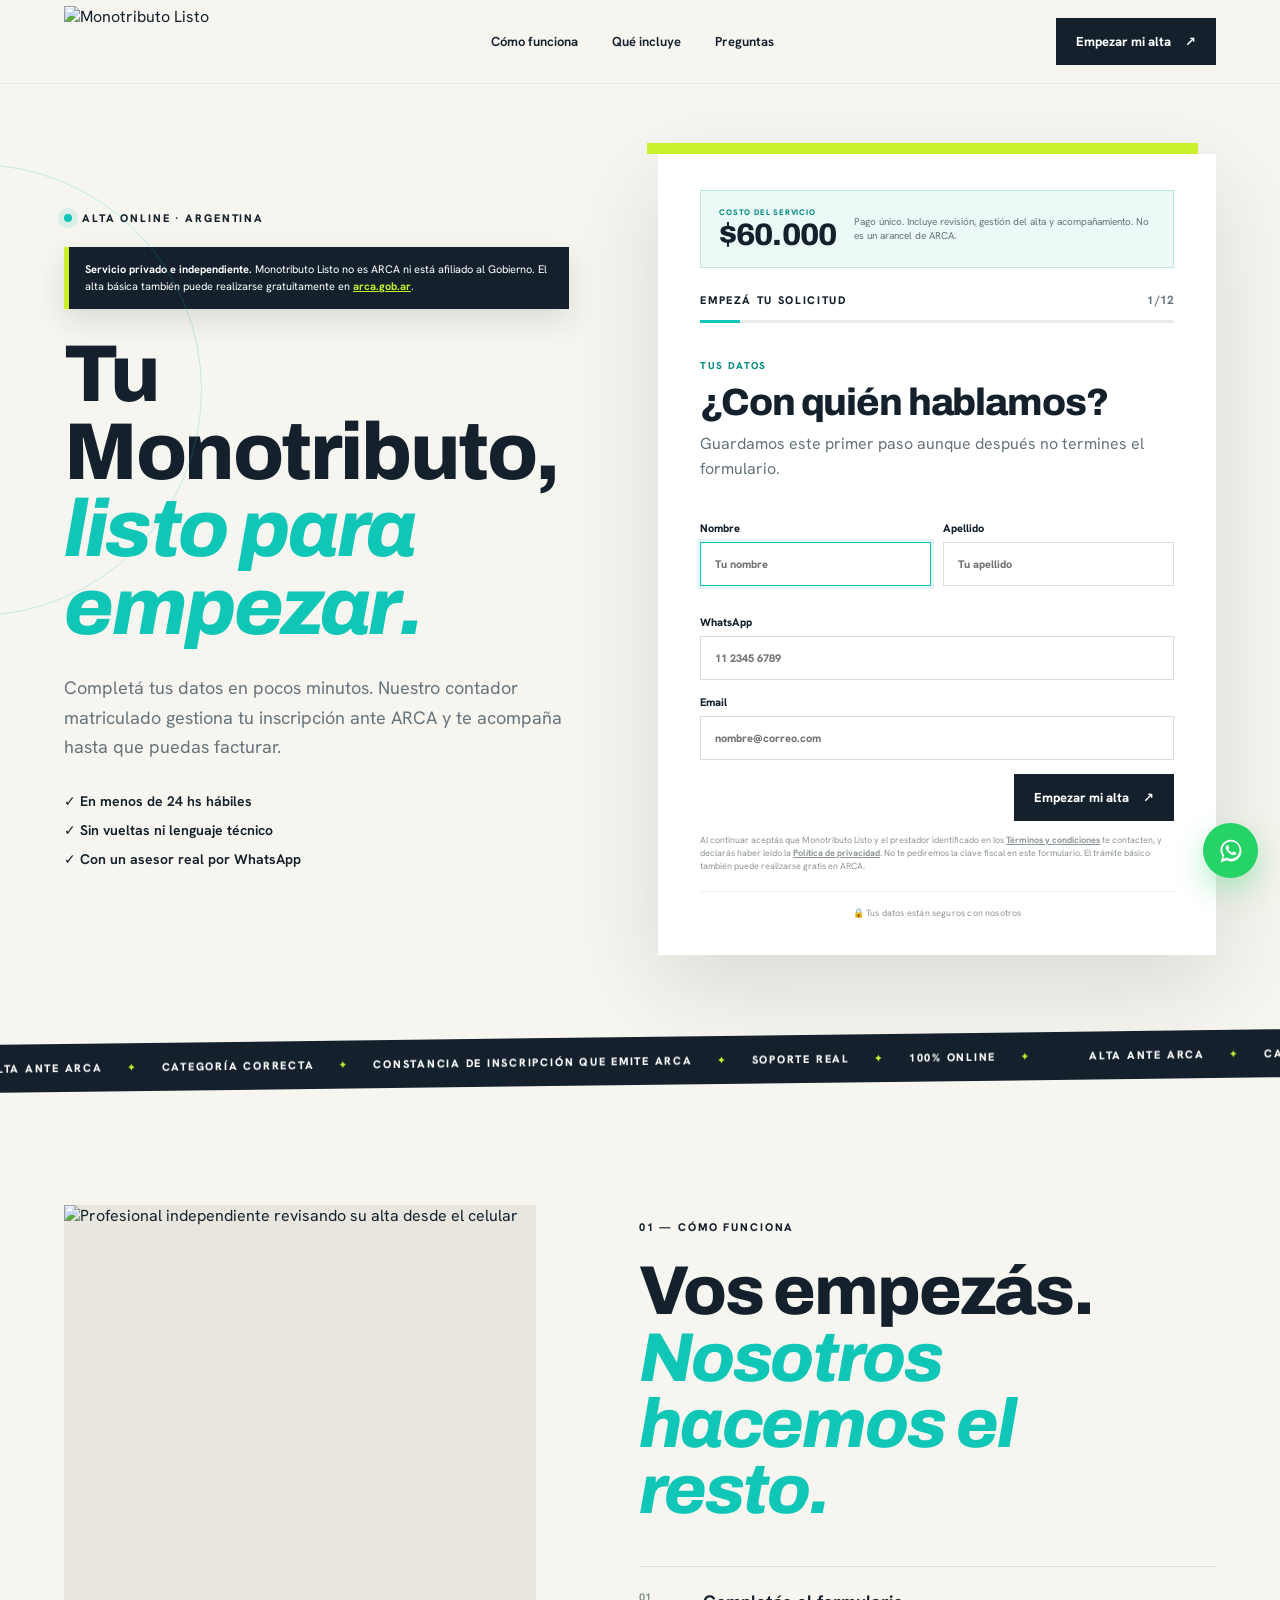
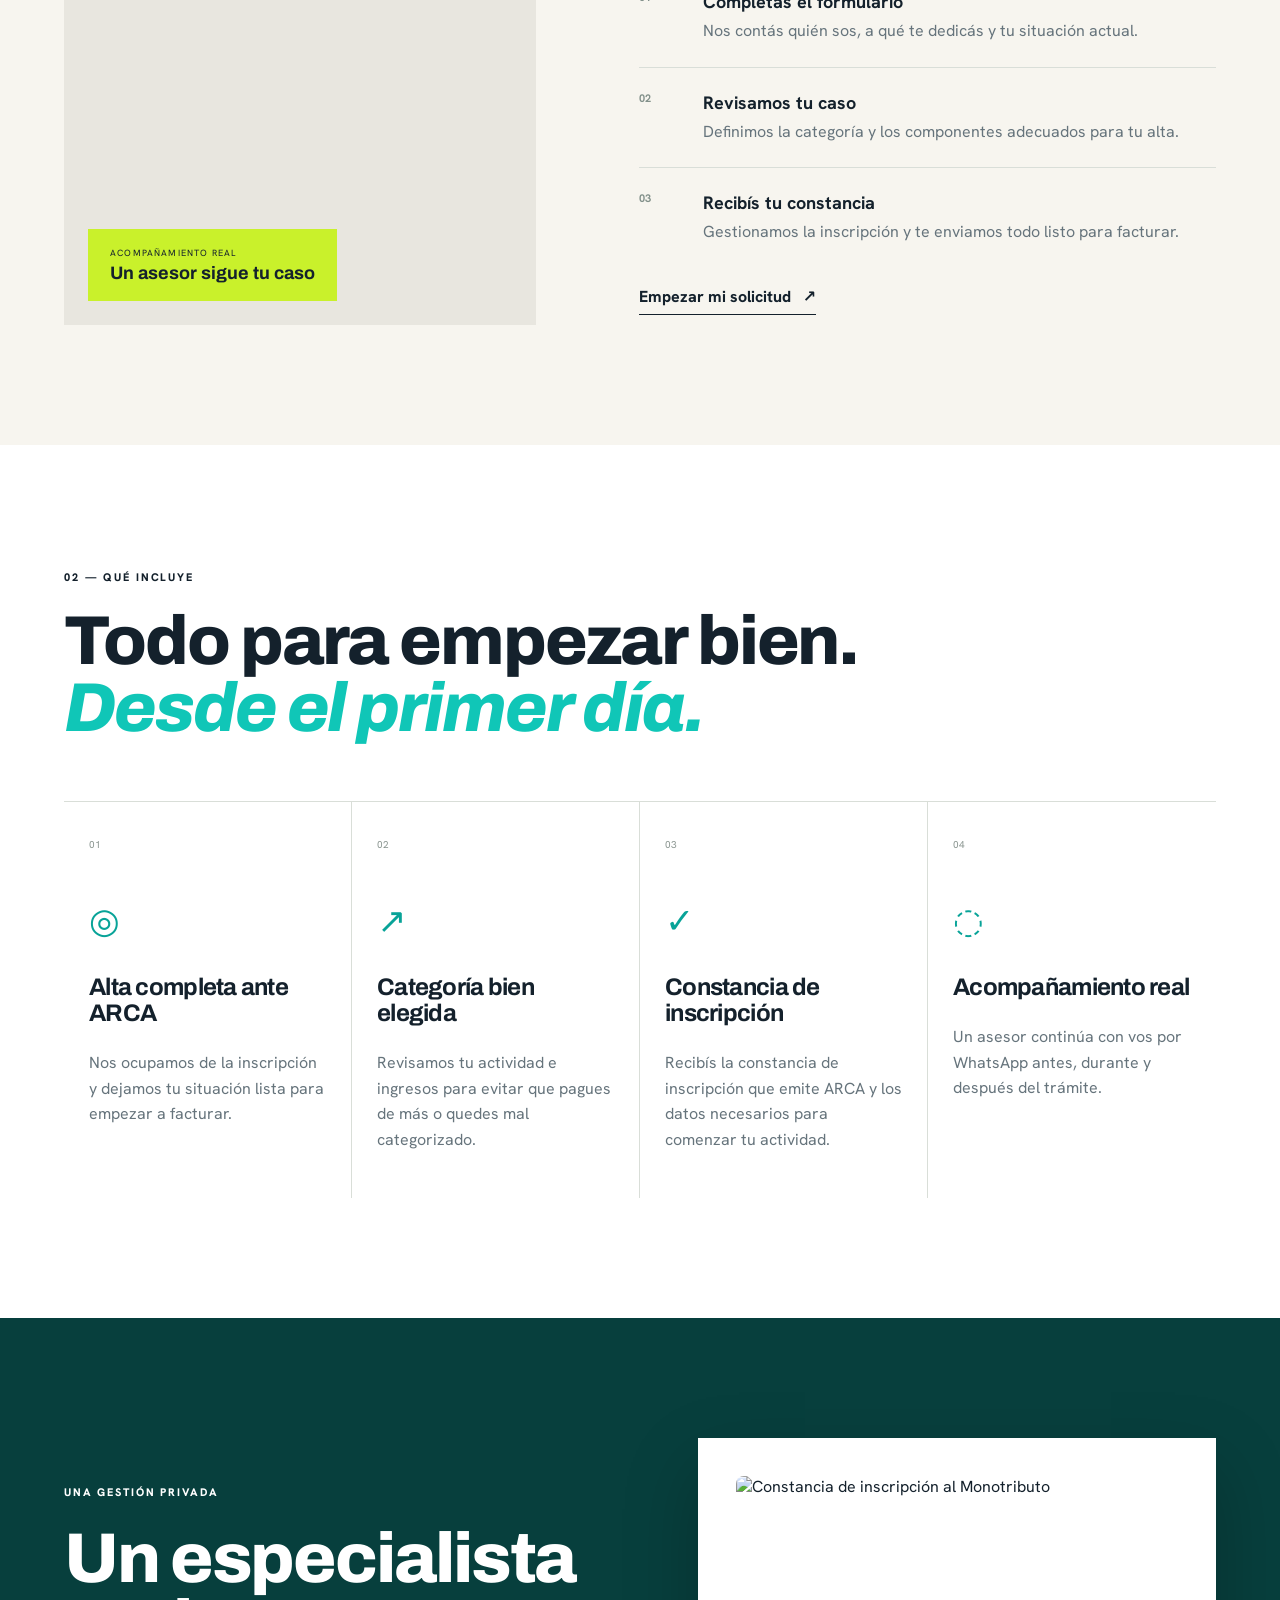
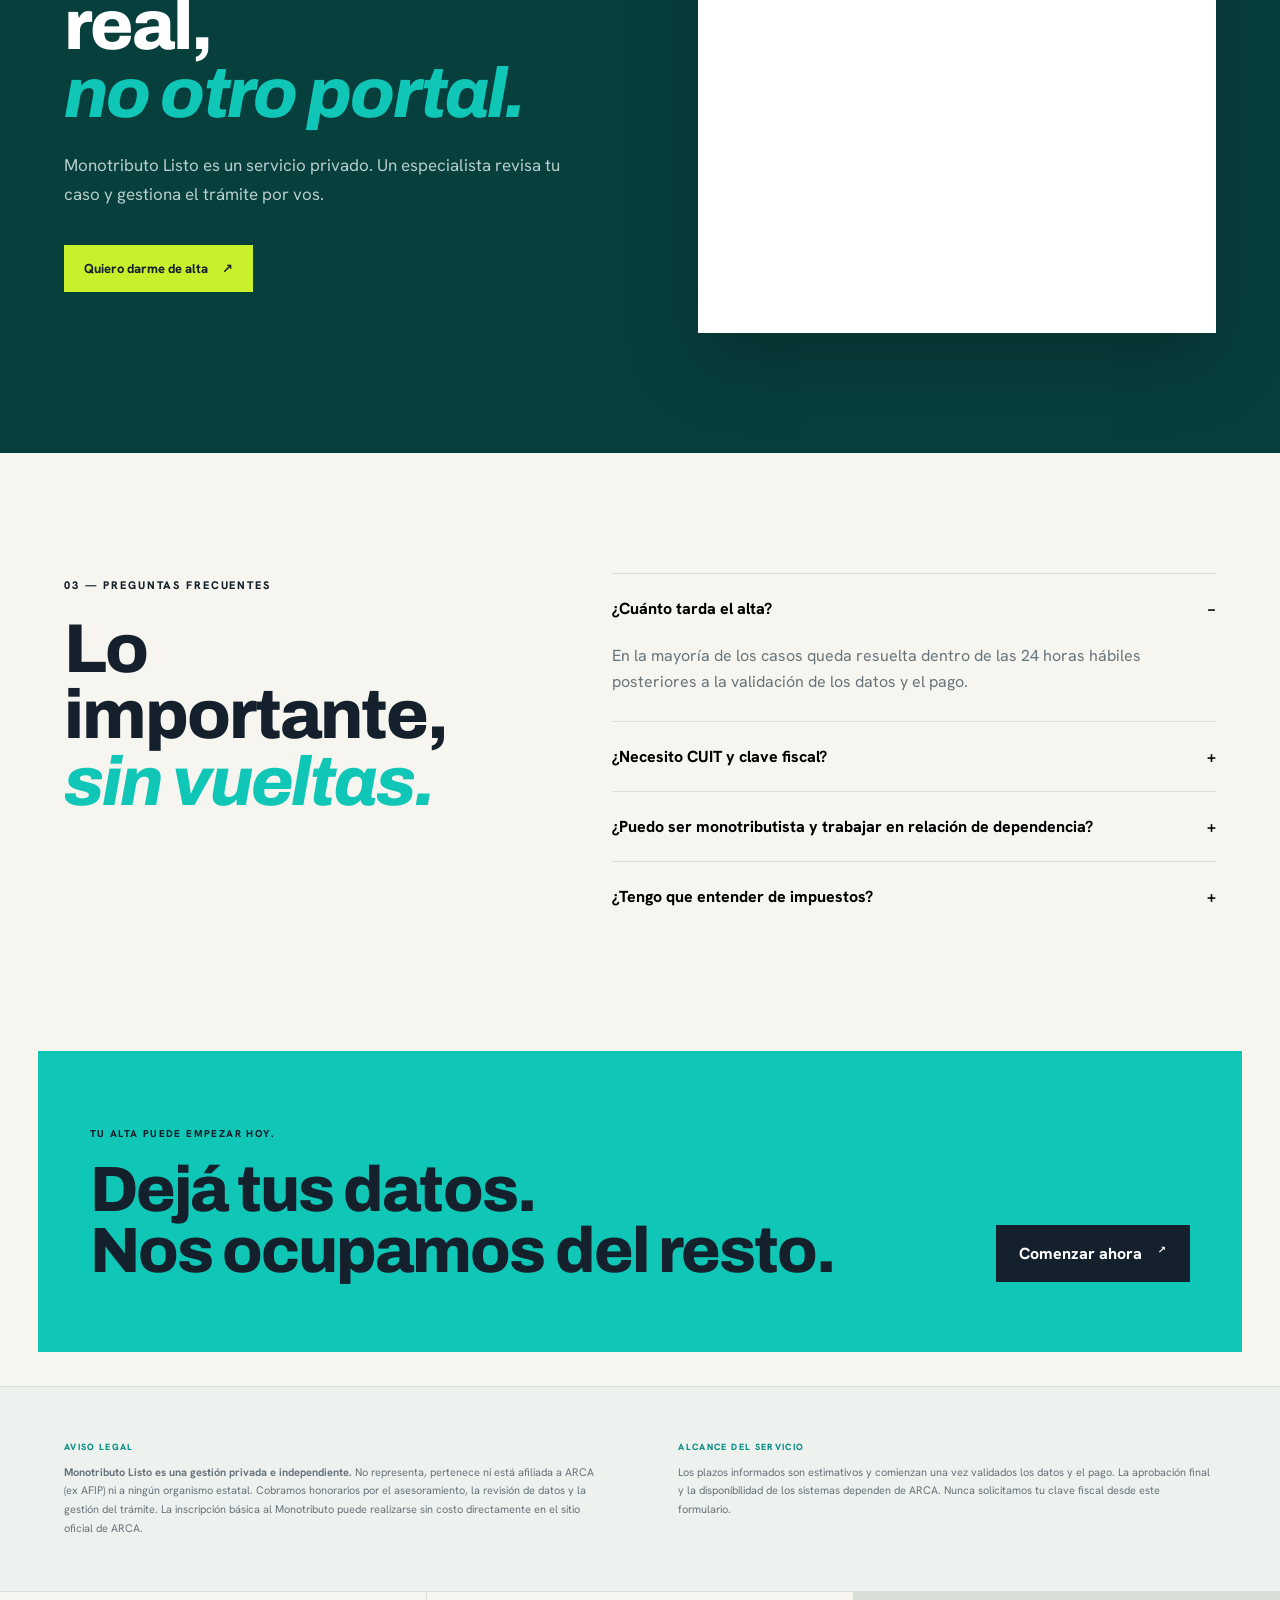
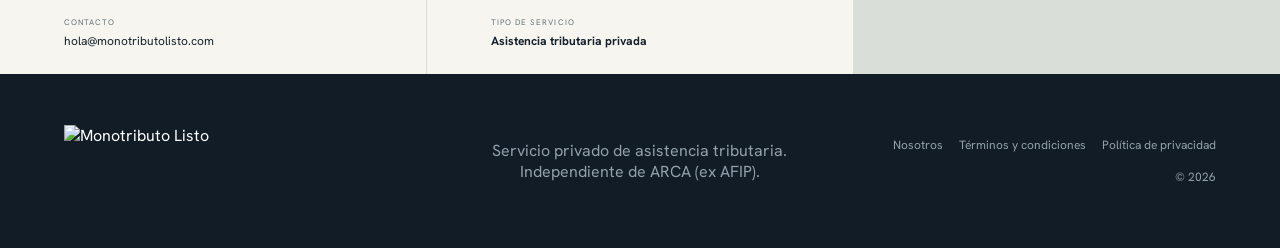
==== index.html @ 376d5b65 "Publicar sitio Monotributo Listo (HTML, CSS, JS y config)" ====
<!doctype html>
<html lang="es">
<head>
  <meta charset="utf-8">
  <meta name="viewport" content="width=device-width,initial-scale=1">
  <title>Monotributo Listo | Alta de Monotributo online</title>
  <meta name="description" content="Gestioná tu alta de Monotributo online con un contador matriculado. Servicio privado e independiente de ARCA.">
  <meta property="og:type" content="website">
  <meta property="og:title" content="Monotributo Listo | Alta de Monotributo online">
  <meta property="og:description" content="Tu alta de Monotributo gestionada por un contador matriculado, con acompañamiento hasta que puedas facturar.">
  <meta property="og:site_name" content="Monotributo Listo">
  <meta name="twitter:card" content="summary_large_image">
  <meta name="twitter:title" content="Monotributo Listo | Alta de Monotributo online">
  <meta name="twitter:description" content="Servicio privado de gestión del alta de Monotributo en Argentina.">
  <script type="application/ld+json">{"@context":"https://schema.org","@type":"ProfessionalService","name":"Monotributo Listo","description":"Servicio privado de gestión del alta de Monotributo online en Argentina.","email":"hola@monotributolisto.com","areaServed":"AR"}</script>
  <link rel="preconnect" href="https://fonts.googleapis.com"><link rel="preconnect" href="https://fonts.gstatic.com" crossorigin><link href="https://fonts.googleapis.com/css2?family=Hanken+Grotesk:ital,wght@0,300..800;1,300..800&family=Archivo:ital,wght@0,400..900;1,400..900&display=swap" rel="stylesheet">
  <link rel="stylesheet" href="styles.css">
  <link rel="icon" href="favicon.svg" type="image/svg+xml">
  <link rel="alternate icon" href="images/isotipo.png" type="image/png">
  <link rel="apple-touch-icon" href="images/isotipo.png">
  <link rel="canonical" href="https://monotributolisto.com/">
  <meta property="og:url" content="https://monotributolisto.com/">
  <meta property="og:image" content="https://monotributolisto.com/images/og-image.jpg">
  <meta property="og:image:width" content="1200">
  <meta property="og:image:height" content="630">
  <meta property="og:image:alt" content="Monotributo Listo - Tu Monotributo, listo para empezar">
  <meta property="og:locale" content="es_AR">
  <meta name="twitter:image" content="https://monotributolisto.com/images/og-image.jpg">
  <meta name="theme-color" content="#073f3d">
</head>
<body>
<main>
  <header class="nav"><a class="brand" href="#inicio"><img src="images/logo.png" alt="Monotributo Listo" class="brand-logo"></a><nav><a href="#como">Cómo funciona</a><a href="#incluye">Qué incluye</a><a href="#preguntas">Preguntas</a></nav><a class="nav-cta" href="#formulario">Empezar mi alta <span>↗</span></a></header>
  <section class="hero" id="inicio">
    <div class="hero-copy reveal visible"><div class="eyebrow"><b></b> Alta online · Argentina</div><div class="hero-disclaimer"><strong>Servicio privado e independiente.</strong> Monotributo Listo no es ARCA ni está afiliado al Gobierno. El alta básica también puede realizarse gratuitamente en <a href="https://www.arca.gob.ar" target="_blank" rel="noopener nofollow">arca.gob.ar</a>.</div><h1>Tu Monotributo,<br><em>listo para empezar.</em></h1><p>Completá tus datos en pocos minutos. Nuestro contador matriculado gestiona tu inscripción ante ARCA y te acompaña hasta que puedas facturar.</p><div class="hero-points"><span>✓ En menos de 24 hs hábiles</span><span>✓ Sin vueltas ni lenguaje técnico</span><span>✓ Con un asesor real por WhatsApp</span></div></div>
    <div class="hero-form reveal visible" id="formulario"><div class="price-card"><div><small>Costo del servicio</small><strong>$60.000</strong></div><p>Pago único. Incluye revisión, gestión del alta y acompañamiento. No es un arancel de ARCA.</p></div><div class="form-top"><span id="form-label">Empezá tu solicitud</span><b><span id="step-now">1</span>/12</b></div><div class="progress"><i id="progress" style="width:8.333%"></i></div><div id="funnel"></div><div class="form-pie">🔒 Tus datos están seguros con nosotros</div></div>
  </section>
  <div class="ticker" aria-label="Beneficios del servicio"><div class="ticker-track"><div class="ticker-group"><span>ALTA ANTE ARCA <b>✦</b> CATEGORÍA CORRECTA <b>✦</b> CONSTANCIA DE INSCRIPCIÓN QUE EMITE ARCA <b>✦</b> SOPORTE REAL <b>✦</b> 100% ONLINE <b>✦</b></span><span>ALTA ANTE ARCA <b>✦</b> CATEGORÍA CORRECTA <b>✦</b> CONSTANCIA DE INSCRIPCIÓN QUE EMITE ARCA <b>✦</b> SOPORTE REAL <b>✦</b> 100% ONLINE <b>✦</b></span></div><div class="ticker-group" aria-hidden="true"><span>ALTA ANTE ARCA <b>✦</b> CATEGORÍA CORRECTA <b>✦</b> CONSTANCIA DE INSCRIPCIÓN QUE EMITE ARCA <b>✦</b> SOPORTE REAL <b>✦</b> 100% ONLINE <b>✦</b></span><span>ALTA ANTE ARCA <b>✦</b> CATEGORÍA CORRECTA <b>✦</b> CONSTANCIA DE INSCRIPCIÓN QUE EMITE ARCA <b>✦</b> SOPORTE REAL <b>✦</b> 100% ONLINE <b>✦</b></span></div></div></div>
  <section class="human section" id="como"><div class="human-image reveal"><img src="images/hero-professional.jpg" alt="Profesional independiente revisando su alta desde el celular" width="1122" height="1402" loading="lazy" decoding="async"><div class="image-note"><small>Acompañamiento real</small><strong>Un asesor sigue tu caso</strong></div></div><div class="human-copy reveal"><span class="section-tag">01 — Cómo funciona</span><h2>Vos empezás.<br><em>Nosotros hacemos el resto.</em></h2><div class="steps"><article><b>01</b><div><h3>Completás el formulario</h3><p>Nos contás quién sos, a qué te dedicás y tu situación actual.</p></div></article><article><b>02</b><div><h3>Revisamos tu caso</h3><p>Definimos la categoría y los componentes adecuados para tu alta.</p></div></article><article><b>03</b><div><h3>Recibís tu constancia</h3><p>Gestionamos la inscripción y te enviamos todo listo para facturar.</p></div></article></div><a class="text-cta" href="#formulario">Empezar mi solicitud <span>↗</span></a></div></section>
  <section class="includes section" id="incluye"><div class="section-head reveal"><span class="section-tag">02 — Qué incluye</span><h2>Todo para empezar bien.<br><em>Desde el primer día.</em></h2></div><div class="benefit-grid"><article class="reveal"><span>01</span><div class="benefit-icon">◎</div><h3>Alta completa ante ARCA</h3><p>Nos ocupamos de la inscripción y dejamos tu situación lista para empezar a facturar.</p></article><article class="reveal"><span>02</span><div class="benefit-icon">↗</div><h3>Categoría bien elegida</h3><p>Revisamos tu actividad e ingresos para evitar que pagues de más o quedes mal categorizado.</p></article><article class="reveal"><span>03</span><div class="benefit-icon">✓</div><h3>Constancia de inscripción</h3><p>Recibís la constancia de inscripción que emite ARCA y los datos necesarios para comenzar tu actividad.</p></article><article class="reveal"><span>04</span><div class="benefit-icon">◌</div><h3>Acompañamiento real</h3><p>Un asesor continúa con vos por WhatsApp antes, durante y después del trámite.</p></article></div></section>
  <section class="dark section"><div class="dark-copy reveal"><span class="section-tag">Una gestión privada</span><h2>Un especialista real,<br><em>no otro portal.</em></h2><p>Monotributo Listo es un servicio privado. Un especialista revisa tu caso y gestiona el trámite por vos.</p><a class="light-button" href="#formulario">Quiero darme de alta <span>↗</span></a></div><div class="document reveal"><img src="images/constancia.jpg" alt="Constancia de inscripción al Monotributo" width="1085" height="1027" loading="lazy" decoding="async" style="width:100%;height:auto;display:block;border-radius:8px"></div></section>
  <section class="faq section" id="preguntas"><div class="faq-title reveal"><span class="section-tag">03 — Preguntas frecuentes</span><h2>Lo importante,<br><em>sin vueltas.</em></h2></div><div class="faq-list"><article class="open"><button><span>¿Cuánto tarda el alta?</span><b>−</b></button><div><p>En la mayoría de los casos queda resuelta dentro de las 24 horas hábiles posteriores a la validación de los datos y el pago.</p></div></article><article><button><span>¿Necesito CUIT y clave fiscal?</span><b>+</b></button><div><p>La clave fiscal es necesaria para completar el alta, pero no te la pedimos en este formulario. Después, el contador matriculado te solicita una delegación mediante el sistema oficial de ARCA, limitada al trámite y revocable por vos cuando quieras. Si todavía no tenés clave fiscal, te explicamos cómo obtenerla desde ARCA Móvil.</p></div></article><article><button><span>¿Puedo ser monotributista y trabajar en relación de dependencia?</span><b>+</b></button><div><p>Sí. Es una situación habitual y se contempla al definir correctamente los componentes de tu inscripción.</p></div></article><article><button><span>¿Tengo que entender de impuestos?</span><b>+</b></button><div><p>No. El contador matriculado te hace las preguntas necesarias, explica cada decisión en lenguaje simple y realiza el trámite por vos.</p></div></article></div></section>
  <section class="final"><div><span>Tu alta puede empezar hoy.</span><h2>Dejá tus datos.<br>Nos ocupamos del resto.</h2></div><a href="#formulario">Comenzar ahora <span>↗</span></a></section>
  <section class="legal-band"><div><span>Aviso legal</span><p><strong>Monotributo Listo es una gestión privada e independiente.</strong> No representa, pertenece ni está afiliada a ARCA (ex AFIP) ni a ningún organismo estatal. Cobramos honorarios por el asesoramiento, la revisión de datos y la gestión del trámite. La inscripción básica al Monotributo puede realizarse sin costo directamente en el sitio oficial de ARCA.</p></div><div><span>Alcance del servicio</span><p>Los plazos informados son estimativos y comienzan una vez validados los datos y el pago. La aprobación final y la disponibilidad de los sistemas dependen de ARCA. Nunca solicitamos tu clave fiscal desde este formulario.</p></div></section>
  <section class="business-data"><div><small>Contacto</small><a href="mailto:hola@monotributolisto.com">hola@monotributolisto.com</a></div><div><small>Tipo de servicio</small><strong>Asistencia tributaria privada</strong></div></section>
  <footer><a class="brand" href="#inicio"><img src="images/logo-light.png" alt="Monotributo Listo" class="brand-logo"></a><p>Servicio privado de asistencia tributaria. Independiente de ARCA (ex AFIP).</p><div class="footer-links"><a href="nosotros.html">Nosotros</a><a href="terminos.html">Términos y condiciones</a><a href="privacidad.html">Política de privacidad</a><span>© 2026</span></div></footer>
  <a class="wa" href="https://wa.me/5491124039191" aria-label="Consultar por WhatsApp"><svg viewBox="0 0 32 32" width="28" height="28" fill="currentColor" aria-hidden="true"><path d="M16 3C9.4 3 4 8.3 4 14.9c0 2.6.9 5 2.3 7L4 29l7.3-2.3c1.5.8 3.1 1.2 4.7 1.2 6.6 0 12-5.3 12-11.9S22.6 3 16 3zm0 21.8c-1.5 0-3-.4-4.3-1.1l-.5-.3-4.3 1.4 1.4-4.2-.3-.5c-1.2-1.6-1.8-3.5-1.8-5.3 0-5.4 4.4-9.8 9.8-9.8s9.8 4.4 9.8 9.8-4.4 10-9.8 10zm5.4-7.3c-.3-.1-1.7-.9-2-1-.3-.1-.5-.1-.7.1-.2.3-.8 1-.9 1.2-.2.2-.3.2-.6.1-.3-.1-1.2-.5-2.4-1.5-.9-.8-1.5-1.8-1.6-2.1-.2-.3 0-.5.1-.6l.4-.5c.1-.2.2-.3.3-.5.1-.2 0-.4 0-.5s-.7-1.6-.9-2.2c-.2-.6-.5-.5-.7-.5h-.6c-.2 0-.5.1-.8.4-.3.3-1 1-1 2.5s1.1 2.9 1.2 3.1c.1.2 2.1 3.2 5.1 4.5.7.3 1.3.5 1.7.6.7.2 1.4.2 1.9.1.6-.1 1.7-.7 2-1.4.2-.7.2-1.3.2-1.4-.1-.1-.3-.2-.6-.3z"/></svg></a>
</main>
<script src="app.js"></script>
</body>
</html>
---- styles.css ----
select{font:inherit}
:root{--ink:#14212c;--muted:#66747c;--paper:#f7f5ef;--aqua:#10c6b7;--deep:#073f3d;--lime:#c9f12b;--line:#d9ded8;--red:#a5372d}*{box-sizing:border-box}html{scroll-behavior:smooth;scroll-padding-top:84px}body{margin:0;-webkit-font-smoothing:antialiased;background:var(--paper);color:var(--ink);font-family:"Hanken Grotesk",system-ui,sans-serif}button,input{font:inherit}a{color:inherit;text-decoration:none}img{display:block;width:100%}main{overflow:hidden}.nav{height:84px;padding:0 max(5vw,28px);display:flex;align-items:center;justify-content:space-between;position:sticky;top:0;z-index:30;background:rgba(247,245,239,.93);backdrop-filter:blur(16px);border-bottom:1px solid rgba(20,33,44,.08)}.brand{display:flex;align-items:center;gap:11px}.brand>i{width:30px;height:30px;border-radius:50% 50% 8px 50%;background:linear-gradient(135deg,var(--lime) 0 43%,var(--aqua) 44% 70%,var(--deep) 71%);transform:rotate(-18deg)}.brand strong{font-size:20px;letter-spacing:-.05em}.brand strong span{font-weight:450}.nav nav{display:flex;gap:34px;font-size:13px;font-weight:650}.nav nav a:hover{color:#078e84}.nav-cta,.primary,.light-button{display:inline-flex;align-items:center;justify-content:center;gap:14px;background:var(--ink);color:#fff;border:0;padding:15px 20px;font-weight:750;font-size:13px;cursor:pointer;transition:.25s}.nav-cta:hover,.primary:hover{transform:translateY(-2px);background:#263947}.hero{padding:70px max(5vw,28px) 82px;display:grid;grid-template-columns:.95fr 1.05fr;gap:7vw;align-items:center;min-height:calc(100vh - 84px);position:relative}.hero:before{content:"";position:absolute;width:450px;height:450px;border:1px solid rgba(16,198,183,.24);border-radius:50%;left:-250px;top:80px}.eyebrow,.section-tag{font-size:11px;text-transform:uppercase;letter-spacing:.17em;font-weight:800}.eyebrow{display:flex;align-items:center;gap:10px}.eyebrow b{width:8px;height:8px;border-radius:50%;background:var(--aqua);box-shadow:0 0 0 6px rgba(16,198,183,.12)}h1,h2{font-family:"Archivo","Hanken Grotesk",sans-serif;letter-spacing:-.055em;line-height:.96;margin:0}h1{font-size:clamp(58px,6.3vw,96px);margin:27px 0}h1 em,h2 em{font-style:normal;color:var(--aqua)}.hero-copy>p{color:var(--muted);font-size:18px;line-height:1.65;max-width:600px}.hero-points{display:grid;gap:11px;margin:30px 0;font-size:14px;font-weight:650}.proof{display:flex;align-items:center;gap:9px;margin-top:38px;font-size:11px}.proof strong{font-size:20px}.proof span{color:var(--muted)}.proof i{height:30px;width:1px;background:var(--line);margin:0 7px}.hero-form{background:#fff;box-shadow:0 30px 90px rgba(20,33,44,.13);padding:36px 42px;min-height:620px;display:flex;flex-direction:column;justify-content:center;position:relative}.hero-form:before{content:"";position:absolute;inset:-11px 18px auto -11px;height:11px;background:var(--lime)}.form-top{display:flex;justify-content:space-between;align-items:center}.form-top span{font-size:11px;text-transform:uppercase;letter-spacing:.15em;font-weight:800}.form-top b{font-size:12px;color:var(--muted)}.progress{height:3px;background:#e8ece8;margin:12px 0 30px}.progress i{height:100%;display:block;background:var(--aqua);transition:.3s}.form-step{min-height:400px}.form-step>small,.success>small{color:#078e84;font-size:10px;text-transform:uppercase;letter-spacing:.14em;font-weight:800}.form-step h2,.success h2{font-size:38px;margin:11px 0}.form-step>p,.success p{color:var(--muted);line-height:1.55;margin:0 0 24px}.hero-form label{display:grid;gap:7px;font-size:11px;font-weight:800;margin-bottom:14px}.fields{display:grid;gap:12px}.fields.two{grid-template-columns:1fr 1fr}.hero-form input{border:1px solid var(--line);padding:14px;background:#fff;outline:0;color:var(--ink)}.hero-form input:focus{border-color:var(--aqua);box-shadow:0 0 0 3px rgba(16,198,183,.11)}fieldset{border:0;padding:0;margin:0 0 22px}legend{font-size:12px;font-weight:800;margin-bottom:10px}.choices{display:grid;grid-template-columns:1fr 1fr;gap:8px}.choices.row{grid-template-columns:repeat(3,1fr)}.choices button{border:1px solid var(--line);background:#fff;color:var(--ink);padding:12px;text-align:left;font-size:12px;cursor:pointer}.choices button:hover,.choices button.selected{border-color:var(--aqua);background:#eaf9f6}.error{font-size:11px;color:var(--red);background:#fff0ee;padding:10px 12px;margin-bottom:10px}.form-actions{display:flex;align-items:center;justify-content:flex-end;gap:12px}.back{border:0;background:none;color:var(--muted);cursor:pointer;margin-right:auto}.primary:disabled{opacity:.6}.legal{display:block;color:#8d9793;font-size:9px;line-height:1.45;margin-top:13px}.success>div{width:58px;height:58px;border-radius:50%;display:grid;place-items:center;background:#ddf6e8;color:#087b55;font-size:25px;margin-bottom:20px}.success>button{display:block;margin-top:16px;border:0;background:none;color:var(--muted);cursor:pointer}.ticker{background:var(--ink);color:#fff;overflow:hidden;padding:17px 0;transform:rotate(-.7deg);width:102%;margin-left:-1%}.ticker>div{display:flex;width:max-content;white-space:nowrap;animation:marquee 28s linear infinite}.ticker span{font-size:11px;letter-spacing:.16em;font-weight:800;padding-right:34px}.ticker b{color:var(--lime);margin:0 24px}.section{padding:120px max(5vw,28px)}.human{display:grid;grid-template-columns:.9fr 1.1fr;gap:8vw;align-items:center}.human-image{height:720px;position:relative;background:#e8e6df;overflow:hidden}.human-image img{height:100%;object-fit:cover}.image-note{position:absolute;left:24px;bottom:24px;background:var(--lime);padding:18px 22px;display:flex;flex-direction:column}.image-note small{text-transform:uppercase;letter-spacing:.13em;font-size:9px}.image-note strong{font-family:"Archivo","Hanken Grotesk",sans-serif;font-size:18px;margin-top:4px}.human-copy h2,.section-head h2,.faq h2{font-size:clamp(48px,5.4vw,80px);margin:22px 0 42px}.steps article{display:grid;grid-template-columns:46px 1fr;gap:18px;border-top:1px solid var(--line);padding:23px 0}.steps article>b{font-size:11px;color:#82908a}.steps h3{font-size:18px;margin:0 0 6px}.steps p{color:var(--muted);line-height:1.55;margin:0}.text-cta{display:inline-flex;gap:12px;font-weight:750;border-bottom:1px solid var(--ink);padding-bottom:7px;margin-top:18px}.includes{background:#fff}.section-head{max-width:900px;margin-bottom:60px}.benefit-grid{display:grid;grid-template-columns:repeat(4,1fr);border-top:1px solid var(--line)}.benefit-grid article{padding:30px 25px;border-right:1px solid var(--line);min-height:350px}.benefit-grid article:last-child{border:0}.benefit-grid>article>span{font-size:10px;color:#89948f}.benefit-icon{font-size:35px;color:#08a398;margin:45px 0 30px}.benefit-grid h3{font-family:"Archivo","Hanken Grotesk",sans-serif;font-size:24px;letter-spacing:-.03em}.benefit-grid p{color:var(--muted);line-height:1.6}.dark{background:var(--deep);color:#fff;display:grid;grid-template-columns:1fr 1fr;gap:9vw;align-items:center}.dark h2{font-size:clamp(50px,5.5vw,82px);margin:24px 0}.dark p{color:#b6cdca;line-height:1.65;font-size:17px;max-width:540px}.light-button{background:var(--lime);color:var(--ink);margin-top:20px}.document{background:#fff;color:var(--ink);padding:38px;box-shadow:0 30px 70px rgba(0,0,0,.22);transform:rotate(1deg)}.doc-head{display:flex;align-items:center;gap:13px;border-bottom:1px solid var(--line);padding-bottom:22px}.doc-head i{width:34px;height:34px;background:linear-gradient(135deg,var(--lime),var(--aqua))}.doc-head div{flex:1}.doc-head small,.doc-head strong{display:block}.doc-head small{color:var(--muted);font-size:10px}.doc-head strong{font-size:17px}.doc-head span{width:34px;height:34px;border-radius:50%;display:grid;place-items:center;background:#ddf6e8;color:#087b55}.doc-lines{display:grid;gap:13px;padding:35px 0}.doc-lines i{height:9px;background:#edf0ed}.doc-lines i:nth-child(2){width:70%}.doc-lines i:nth-child(3){width:84%}.doc-lines i:nth-child(4){width:55%}.doc-status{display:flex;justify-content:space-between;align-items:center;border-top:1px solid var(--line);padding-top:22px}.doc-status b{color:#078e84}.doc-status span{color:var(--muted);font-size:11px}.faq{display:grid;grid-template-columns:.85fr 1.15fr;gap:8vw}.faq-list article{border-top:1px solid var(--line)}.faq-list button{width:100%;border:0;background:none;padding:24px 0;display:flex;justify-content:space-between;text-align:left;font-size:16px;font-weight:750;cursor:pointer}.faq-list article>div{max-height:0;overflow:hidden;transition:.35s}.faq-list article.open>div{max-height:180px}.faq-list p{color:var(--muted);line-height:1.65;margin:0 0 25px}.final{margin:0 max(3vw,18px) 34px;background:var(--aqua);padding:70px max(4vw,30px);display:flex;justify-content:space-between;align-items:end}.final span{text-transform:uppercase;letter-spacing:.14em;font-size:10px;font-weight:800}.final h2{font-size:clamp(45px,5vw,76px);margin-top:17px}.final>a{background:var(--ink);color:#fff;padding:18px 23px;font-weight:750;display:flex;gap:16px;white-space:nowrap}.notice{max-width:1000px;margin:50px auto;padding:0 25px;color:var(--muted);font-size:11px;line-height:1.6;text-align:center}footer{background:#111c26;color:#fff;padding:50px max(5vw,28px);display:grid;grid-template-columns:1fr 1fr 1fr;align-items:center;gap:25px}footer p{color:#93a1ab;text-align:center}footer>div{display:flex;justify-content:flex-end;gap:22px;color:#93a1ab;font-size:12px}.wa{position:fixed;right:22px;bottom:22px;width:55px;height:55px;border-radius:50%;display:grid;place-items:center;background:#25d366;color:#fff;font-size:28px;box-shadow:0 12px 30px rgba(37,211,102,.35);z-index:20}.reveal{opacity:0;transform:translateY(24px);transition:.8s}.reveal.visible{opacity:1;transform:none}@keyframes marquee{to{transform:translateX(-50%)}}
@media(max-width:1000px){.nav nav{display:none}.hero,.human,.dark,.faq{grid-template-columns:1fr}.hero{padding-top:55px}.hero-form{max-width:700px}.human-image{height:600px}.benefit-grid{grid-template-columns:1fr 1fr}.benefit-grid article{border-bottom:1px solid var(--line)}.final{align-items:flex-start;flex-direction:column;gap:30px}footer{grid-template-columns:1fr 1fr}footer p{grid-column:1/-1;grid-row:2;text-align:left}}
@media(max-width:650px){.nav{height:70px;padding:0 19px}.nav-cta{padding:12px 14px}.hero{padding:44px 20px 65px;gap:50px}.hero h1{font-size:52px}.proof{flex-wrap:wrap}.hero-form{padding:29px 20px;min-height:590px}.hero-form:before{inset:-8px 10px auto -8px;height:8px}.fields.two,.choices{grid-template-columns:1fr}.choices.row{grid-template-columns:repeat(3,1fr)}.form-step{min-height:410px}.section{padding:85px 21px}.human-image{height:490px}.human-copy h2,.section-head h2,.faq h2,.dark h2{font-size:47px}.benefit-grid{grid-template-columns:1fr}.benefit-grid article{min-height:auto;border-right:0;padding:25px 0}.benefit-icon{margin:25px 0}.document{padding:25px}.final{margin:0;padding:55px 22px}.final h2{font-size:45px}footer{grid-template-columns:1fr}footer p{grid-row:auto;grid-column:auto;text-align:left}footer>div{justify-content:flex-start;flex-direction:column}.wa{right:15px;bottom:15px}}
.hero-disclaimer{max-width:600px;border-left:3px solid var(--aqua);padding:11px 14px;background:rgba(255,255,255,.55);color:var(--muted);font-size:10px;line-height:1.55}.hero-disclaimer a,.legal a{text-decoration:underline;font-weight:700}.legal-band{padding:54px max(5vw,28px);background:#eef2ef;display:grid;grid-template-columns:1fr 1fr;gap:6vw;border-top:1px solid var(--line)}.legal-band span{display:block;text-transform:uppercase;letter-spacing:.15em;font-size:9px;font-weight:800;color:#078e84;margin-bottom:10px}.legal-band p{font-size:11px;line-height:1.7;color:var(--muted);margin:0}.business-data{display:grid;grid-template-columns:repeat(3,1fr);gap:1px;background:var(--line);border-top:1px solid var(--line)}.business-data>div{background:var(--paper);padding:25px max(5vw,28px)}.business-data small,.business-data strong,.business-data a{display:block}.business-data small{text-transform:uppercase;letter-spacing:.13em;color:var(--muted);font-size:8px;margin-bottom:6px}.business-data strong,.business-data a{font-size:12px}.footer-links{display:flex;justify-content:flex-end;gap:16px;flex-wrap:wrap}.legal-page{min-height:100vh;background:var(--paper)}.legal-nav{height:74px;padding:0 max(6vw,28px);display:flex;align-items:center;border-bottom:1px solid var(--line)}.legal-content{max-width:920px;margin:0 auto;padding:80px 24px 110px}.legal-content>span{text-transform:uppercase;letter-spacing:.16em;color:#078e84;font-size:10px;font-weight:800}.legal-content h1{font-size:clamp(48px,7vw,82px);margin:20px 0 45px}.legal-content h2{font-family:"Hanken Grotesk",system-ui,sans-serif;font-size:20px;letter-spacing:-.02em;line-height:1.2;margin:38px 0 10px}.legal-content p,.legal-content li{color:var(--muted);font-size:14px;line-height:1.75}.legal-content a{text-decoration:underline;font-weight:700}.legal-updated{border-top:1px solid var(--line);padding-top:18px;margin-top:50px;font-size:11px!important}.about-grid{display:grid;grid-template-columns:1fr 1fr;gap:28px;margin-top:40px}.about-card{background:#fff;padding:30px}.about-card strong{display:block;font-size:18px;margin-bottom:10px}
@media(max-width:850px){.legal-band,.business-data{grid-template-columns:1fr}.footer-links{justify-content:flex-start}.about-grid{grid-template-columns:1fr}}
@media(prefers-reduced-motion:reduce){*{scroll-behavior:auto!important;animation:none!important;transition:none!important}.reveal{opacity:1;transform:none}}

/* Full qualification funnel */
.hero-form select{width:100%;border:1px solid var(--line);padding:14px;background:#fff;color:var(--ink);outline:0}.hero-form select:focus{border-color:var(--aqua);box-shadow:0 0 0 3px rgba(16,198,183,.11)}
.question{min-height:405px}.question .choices{margin:20px 0 28px}.question label{margin-top:15px}.hero-form .optional{color:#9aa39f;font-weight:500}.hero-form .honeypot{position:absolute;left:-9999px;width:1px;height:1px;overflow:hidden}.hero-form .form-pie{margin-top:18px;padding-top:15px;border-top:1px solid #eef0ed;color:#8d9793;font-size:9px;text-align:center;letter-spacing:.02em}.hero-form .standalone{display:block;margin-top:18px;max-width:500px}.hero-form .standalone-back{display:block;margin-top:17px}.success{min-height:430px;display:flex;flex-direction:column;align-items:flex-start;justify-content:center}.success.danger>div{background:#fff0ee;color:var(--red)}.success .primary,.success>button.primary{align-self:flex-start;background:var(--ink);color:#fff;padding:15px 20px;font-weight:750}.success .legal{color:#8d9793;font-size:9px;line-height:1.45;text-transform:none;letter-spacing:0}.success .whatsapp-button{background:#25d366}.redirect-bar{width:100%;height:3px;background:#e8ece8;margin-top:28px;overflow:hidden}.redirect-bar i{display:block;height:100%;background:#25d366;animation:paymentRedirect 4s linear forwards}@keyframes paymentRedirect{from{width:0}to{width:100%}}
@media(max-width:650px){.question{min-height:420px}.hero-form .choices.row{grid-template-columns:repeat(3,minmax(0,1fr))}.question .choices button{padding:12px 8px}.success{min-height:410px}}

/* Monotributo Listo rebrand */
.brand strong{letter-spacing:-.04em}.brand strong span{color:#078e84;font-weight:800}.hero-disclaimer{margin:22px 0 6px;background:var(--ink);border-left:5px solid var(--lime);color:#fff;padding:14px 16px;font-size:11px;line-height:1.55;box-shadow:0 12px 30px rgba(20,33,44,.12)}.hero-disclaimer a{color:var(--lime)}.price-card{display:grid;grid-template-columns:auto 1fr;gap:18px;align-items:center;background:#edf9f6;border:1px solid #b9e8df;padding:16px 18px;margin-bottom:24px}.price-card div{display:grid;gap:3px}.price-card small{text-transform:uppercase;letter-spacing:.1em;font-size:8px;color:#078e84;font-weight:800}.price-card strong{font-family:"Archivo","Hanken Grotesk",sans-serif;font-size:31px;line-height:1}.price-card p{margin:0;color:var(--muted);font-size:10px;line-height:1.45}.publication-blocker{margin:0;background:#7f1d1d;color:#fff;padding:24px max(5vw,28px);display:flex;gap:18px;align-items:center;flex-wrap:wrap;border-top:5px solid #fca5a5;border-bottom:5px solid #fca5a5}.publication-blocker strong{letter-spacing:.08em}.publication-blocker span{background:rgba(255,255,255,.12);padding:8px 10px;font-size:11px}.business-data>div>span{display:block;color:var(--red);font-size:10px;line-height:1.5;font-weight:750}.legal-content .publication-warning{background:#7f1d1d;color:#fff;padding:18px 20px;margin:28px 0;line-height:1.6}.legal-content .publication-warning strong,.legal-content .publication-warning span{display:block;color:#fff}.legal-content .publication-warning span{font-size:12px}
@media(max-width:650px){.hero{padding-top:22px}.hero-disclaimer{order:-1;margin:16px 0 22px;font-size:10px}.hero h1{margin-top:22px}.price-card{grid-template-columns:1fr;gap:8px}.publication-blocker{align-items:flex-start;flex-direction:column;gap:8px}}

/* Payment result pages */
.payment-page{min-height:100vh;background:var(--paper);display:flex;flex-direction:column;overflow:hidden}.payment-nav{height:84px;padding:0 max(5vw,28px);display:flex;align-items:center;justify-content:space-between;border-bottom:1px solid var(--line)}.payment-nav>span{font-size:10px;text-transform:uppercase;letter-spacing:.14em;color:var(--muted);font-weight:750}.payment-shell{flex:1;display:grid;grid-template-columns:1.12fr .88fr;max-width:1280px;width:100%;margin:auto;padding:70px max(4vw,28px);gap:22px}.payment-card,.payment-aside{padding:58px;background:#fff}.payment-card{box-shadow:0 28px 80px rgba(20,33,44,.1);position:relative}.payment-card:before{content:"";height:9px;position:absolute;left:0;right:0;top:0;background:var(--aqua)}.payment-rechazado .payment-card:before{background:#e06e60}.payment-pendiente .payment-card:before{background:#e3b62e}.payment-mark{width:72px;height:72px;border-radius:50%;display:grid;place-items:center;background:#ddf6e8;color:#087b55;font-size:31px;margin-bottom:25px}.payment-rechazado .payment-mark{background:#fff0ee;color:var(--red)}.payment-pendiente .payment-mark{background:#fff6d9;color:#9b7100}.payment-eyebrow{text-transform:uppercase;letter-spacing:.16em;color:#078e84;font-size:10px;font-weight:800}.payment-rechazado .payment-eyebrow{color:var(--red)}.payment-pendiente .payment-eyebrow{color:#8c6900}.payment-card h1{font-size:clamp(45px,5vw,70px);max-width:720px;margin:16px 0 22px}.payment-card>p{color:var(--muted);font-size:17px;line-height:1.6;max-width:680px}.payment-summary{display:grid;grid-template-columns:1fr 1fr;border:1px solid var(--line);margin:30px 0}.payment-summary>div{padding:18px 20px}.payment-summary>div+div{border-left:1px solid var(--line)}.payment-summary small,.payment-summary strong{display:block}.payment-summary small{text-transform:uppercase;letter-spacing:.12em;color:var(--muted);font-size:8px;margin-bottom:6px}.payment-summary strong{font-size:13px}.payment-note{border-left:3px solid var(--aqua);background:#f3f8f6;padding:13px 15px;color:var(--muted);font-size:11px;line-height:1.5}.payment-rechazado .payment-note{border-color:#e06e60;background:#fff5f3}.payment-pendiente .payment-note{border-color:#e3b62e;background:#fffae9}.payment-actions{display:flex;gap:12px;flex-wrap:wrap;margin-top:28px}.secondary-payment{border:1px solid var(--line);padding:14px 18px;font-size:12px;font-weight:750}.payment-next{border-top:1px solid var(--line);margin-top:35px;padding-top:25px}.payment-next>b{font-family:"Archivo","Hanken Grotesk",sans-serif;font-size:18px}.payment-next ol{display:grid;gap:9px;color:var(--muted);font-size:12px;line-height:1.5;padding-left:18px}.payment-aside{background:var(--deep);color:#fff;display:flex;flex-direction:column;justify-content:center}.payment-aside>span{text-transform:uppercase;letter-spacing:.15em;color:var(--lime);font-size:9px;font-weight:800}.payment-aside h2{font-size:clamp(40px,4vw,62px);margin:22px 0}.payment-aside>p{color:#b6cdca;line-height:1.65}.payment-aside>div{display:flex;justify-content:space-between;border-top:1px solid rgba(255,255,255,.18);padding:19px 0}.payment-aside small{color:#b6cdca}.payment-footer{text-align:center;padding:20px 25px;background:#111c26;color:#94a2aa;font-size:9px;line-height:1.5}.payment-page .whatsapp-button{background:#25d366}
@media(max-width:850px){.payment-nav>span{display:none}.payment-shell{grid-template-columns:1fr;padding:35px 20px}.payment-card,.payment-aside{padding:38px 27px}.payment-summary{grid-template-columns:1fr}.payment-summary>div+div{border-left:0;border-top:1px solid var(--line)}.payment-aside h2{font-size:43px}.payment-actions{flex-direction:column;align-items:stretch}.payment-actions a{width:100%}}

/* Seamless infinite ticker: two identical, sufficiently wide groups. */
.ticker>.ticker-track{display:flex;width:max-content;white-space:nowrap;animation:marquee 32s linear infinite;will-change:transform}.ticker .ticker-group{display:flex;flex-shrink:0}.ticker .ticker-group span{display:inline-flex;align-items:center;flex-shrink:0}.ticker:hover>.ticker-track{animation-play-state:running}

/* Type refresh */
h1,h2,.price-card strong,.legal-content h1,.payment-card h1{font-weight:800;letter-spacing:-0.03em}
h1 em,h2 em,.payment-card h1 em{font-style:italic;font-weight:800}
h1 em,h2 em{font-style:italic}

.wa{background:#25d366;color:#fff}.wa svg{width:28px;height:28px}

.brand-logo{height:72px;width:auto;display:block}
.legal-nav .brand-logo,.payment-nav .brand-logo{height:60px}
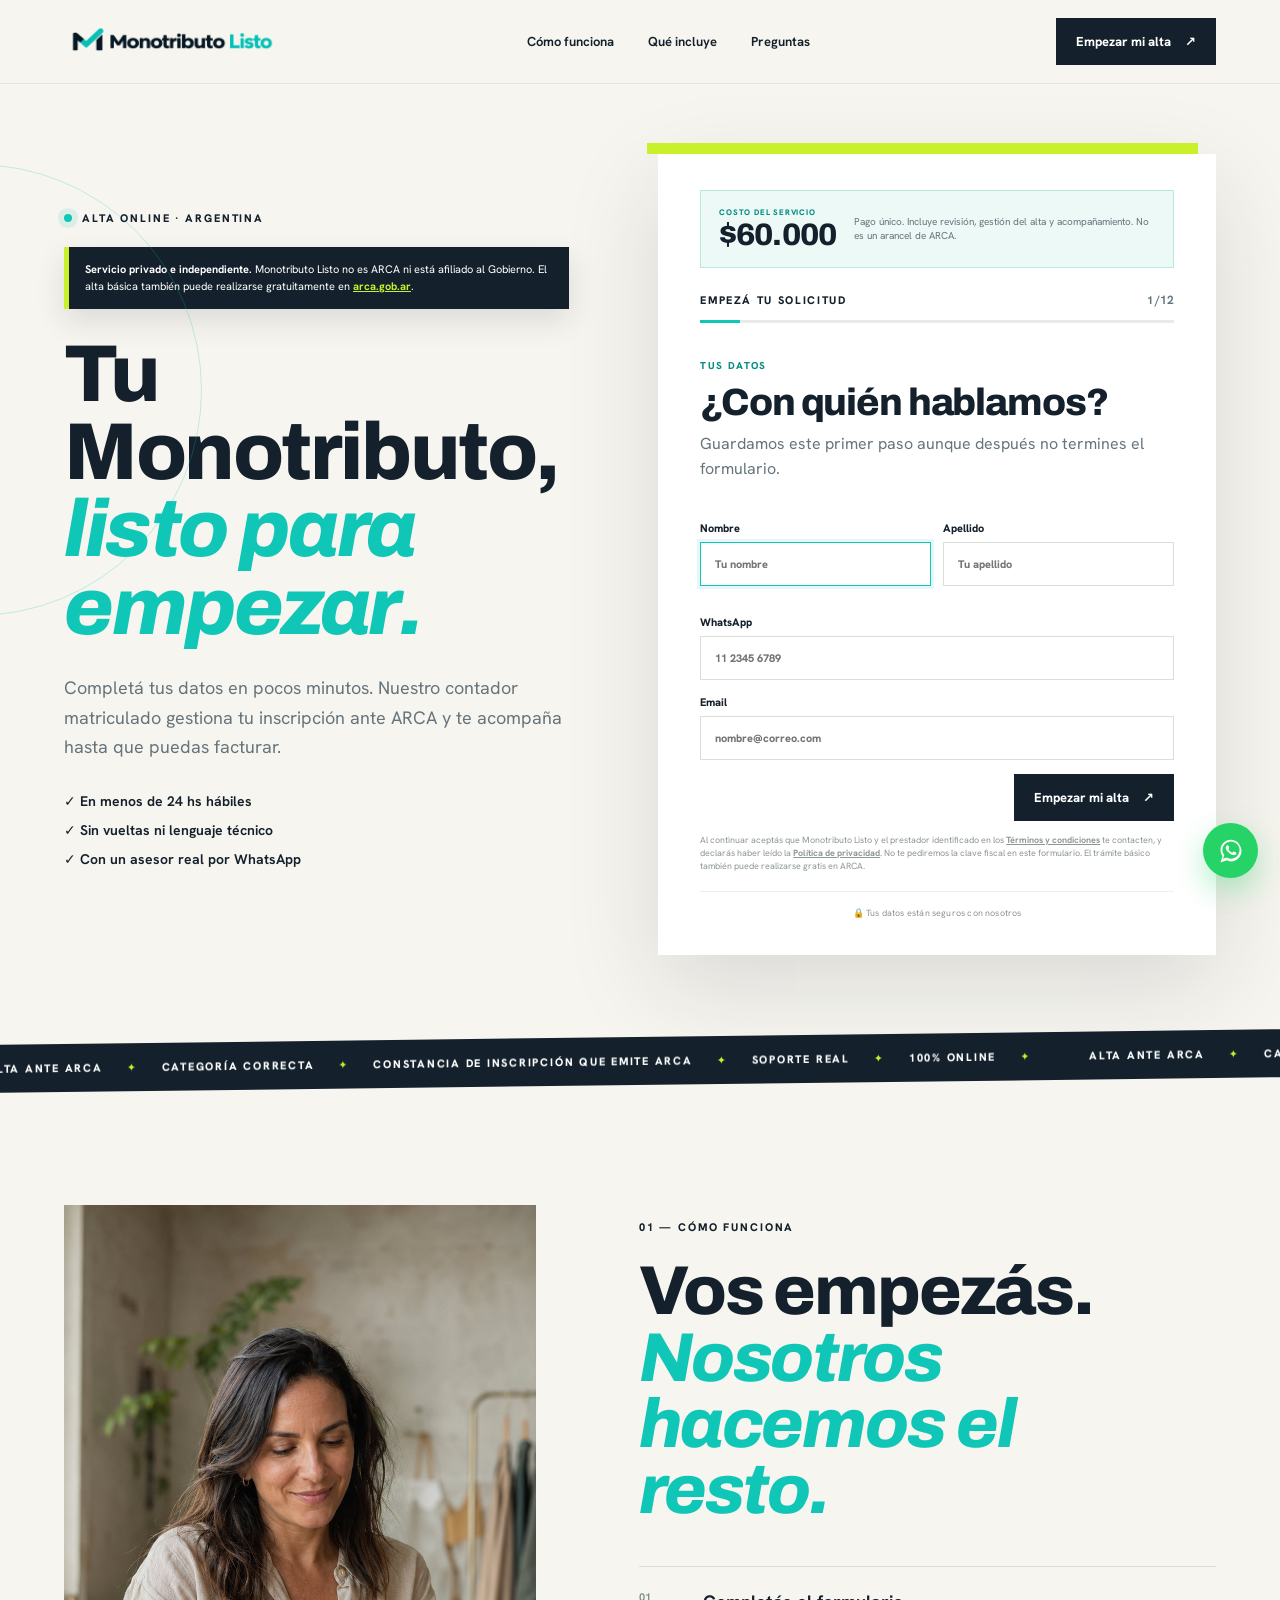
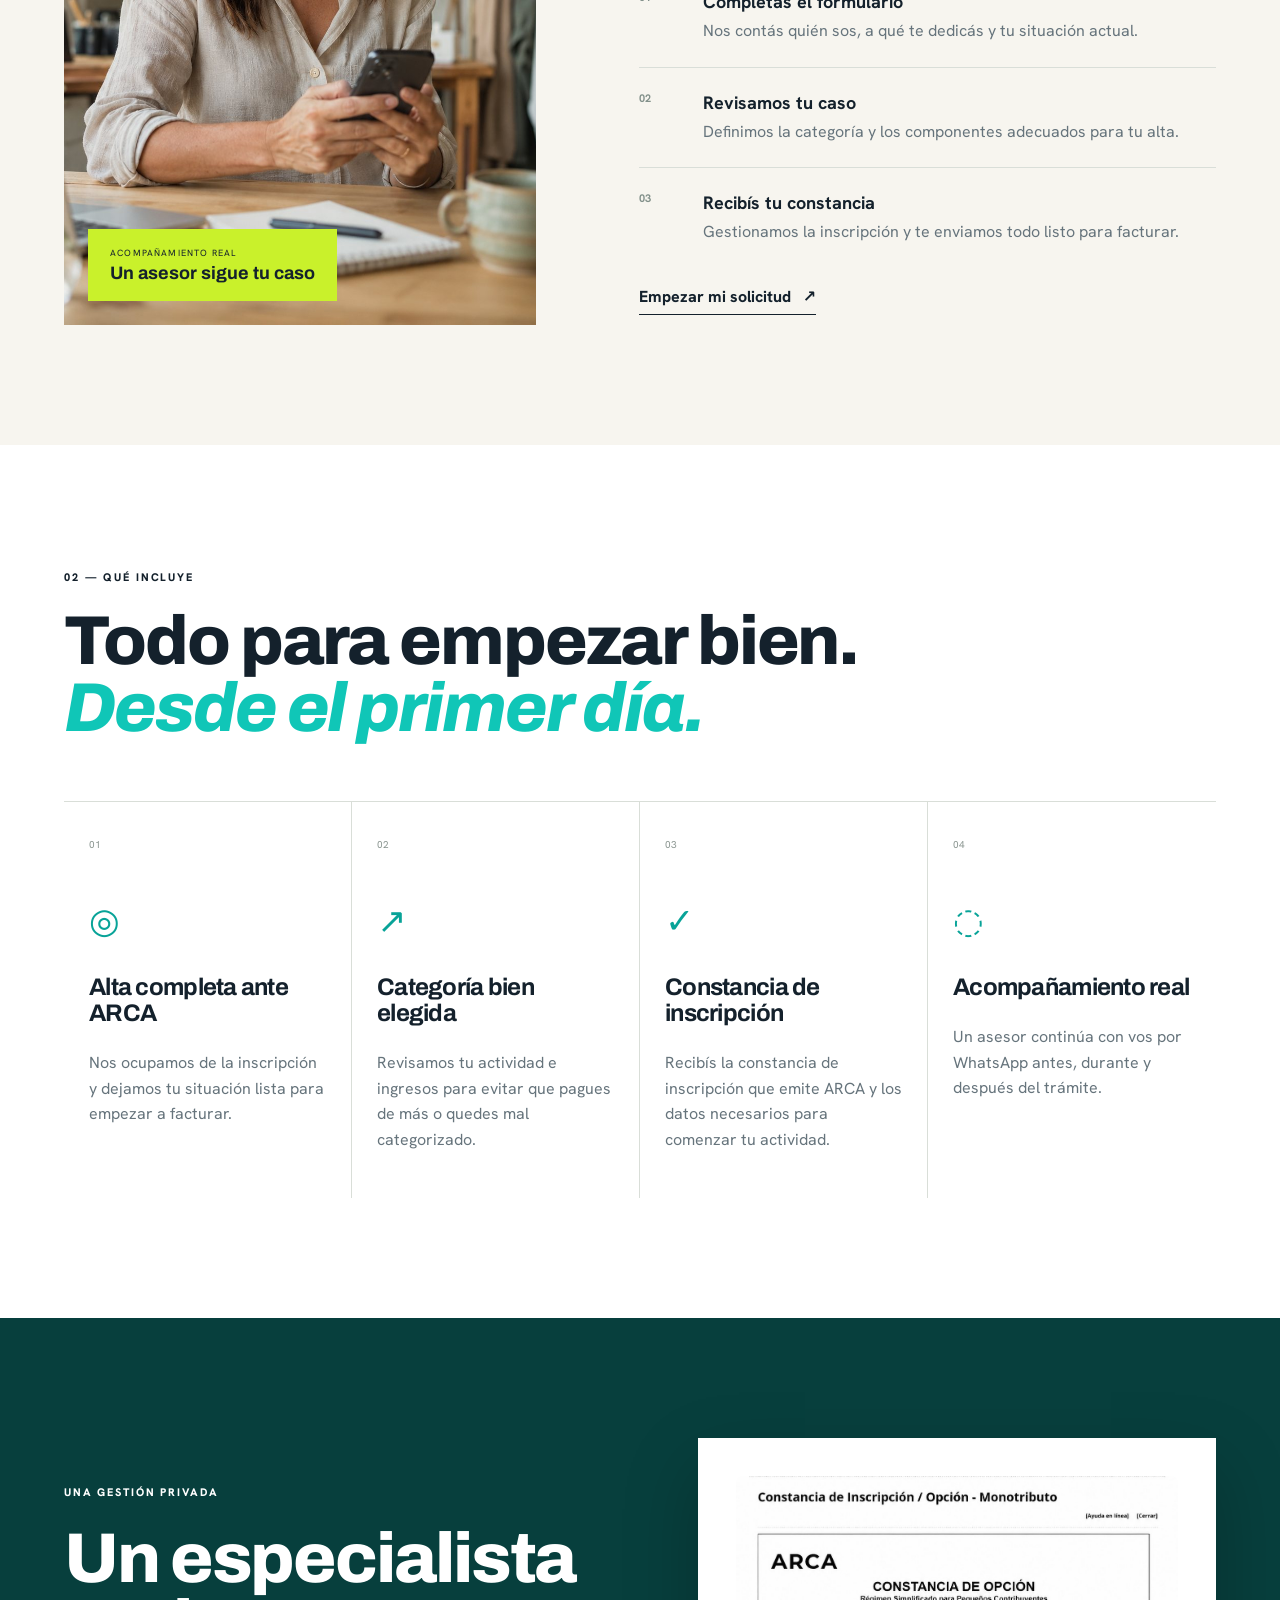
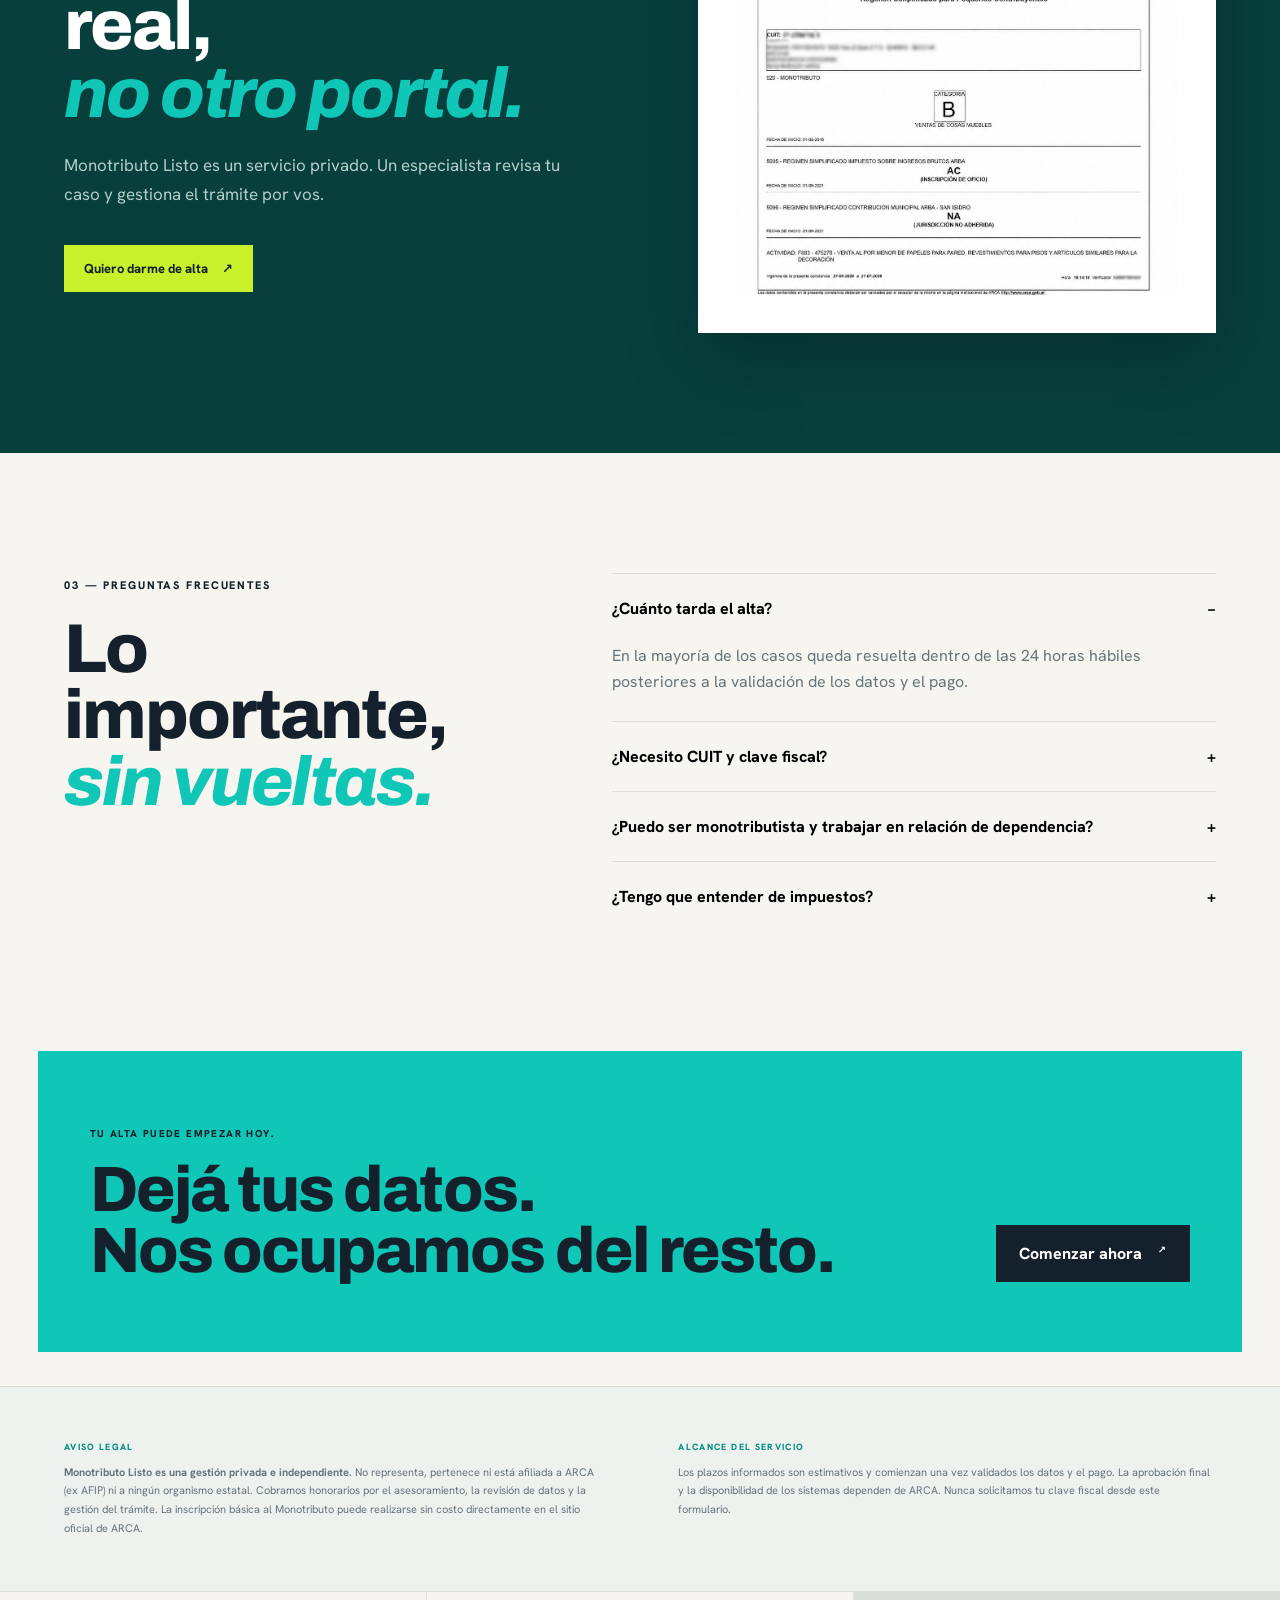
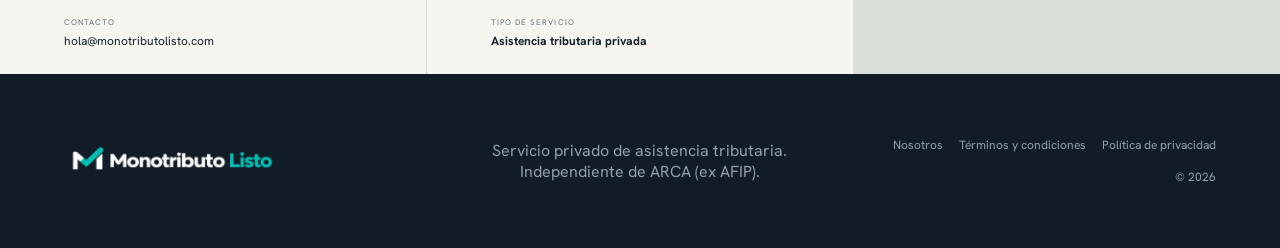
==== commit ab036cc4: "Nuevo favicon: favicon.ico multi-tamano, apple-touch-icon e isotipo" ====
--- a/index.html
+++ b/index.html
@@ -15,9 +15,6 @@
   <script type="application/ld+json">{"@context":"https://schema.org","@type":"ProfessionalService","name":"Monotributo Listo","description":"Servicio privado de gestión del alta de Monotributo online en Argentina.","email":"hola@monotributolisto.com","areaServed":"AR"}</script>
   <link rel="preconnect" href="https://fonts.googleapis.com"><link rel="preconnect" href="https://fonts.gstatic.com" crossorigin><link href="https://fonts.googleapis.com/css2?family=Hanken+Grotesk:ital,wght@0,300..800;1,300..800&family=Archivo:ital,wght@0,400..900;1,400..900&display=swap" rel="stylesheet">
   <link rel="stylesheet" href="styles.css">
-  <link rel="icon" href="favicon.svg" type="image/svg+xml">
-  <link rel="alternate icon" href="images/isotipo.png" type="image/png">
-  <link rel="apple-touch-icon" href="images/isotipo.png">
   <link rel="canonical" href="https://monotributolisto.com/">
   <meta property="og:url" content="https://monotributolisto.com/">
   <meta property="og:image" content="https://monotributolisto.com/images/og-image.jpg">
@@ -27,6 +24,9 @@
   <meta property="og:locale" content="es_AR">
   <meta name="twitter:image" content="https://monotributolisto.com/images/og-image.jpg">
   <meta name="theme-color" content="#073f3d">
+  <link rel="icon" href="/favicon.ico" sizes="any">
+  <link rel="icon" href="/images/isotipo.png" type="image/png" sizes="512x512">
+  <link rel="apple-touch-icon" href="/apple-touch-icon.png">
 </head>
 <body>
 <main>
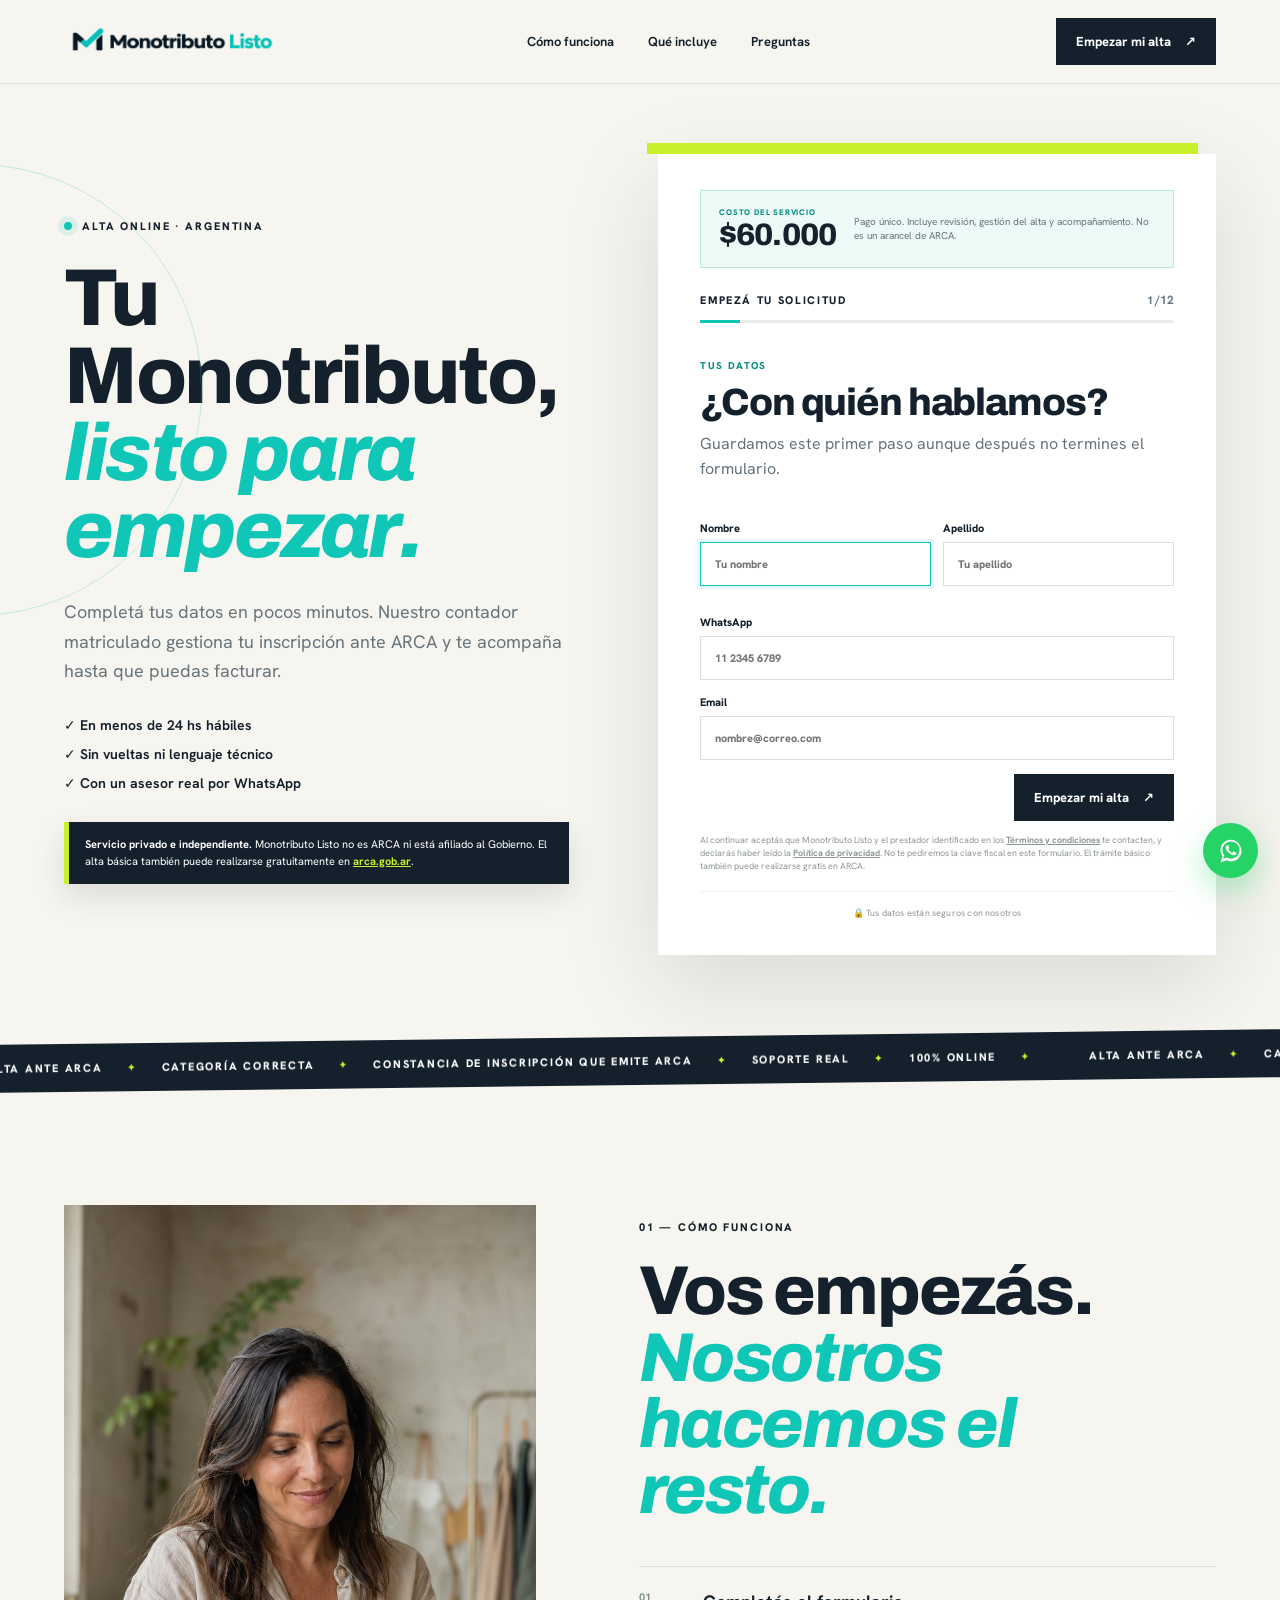
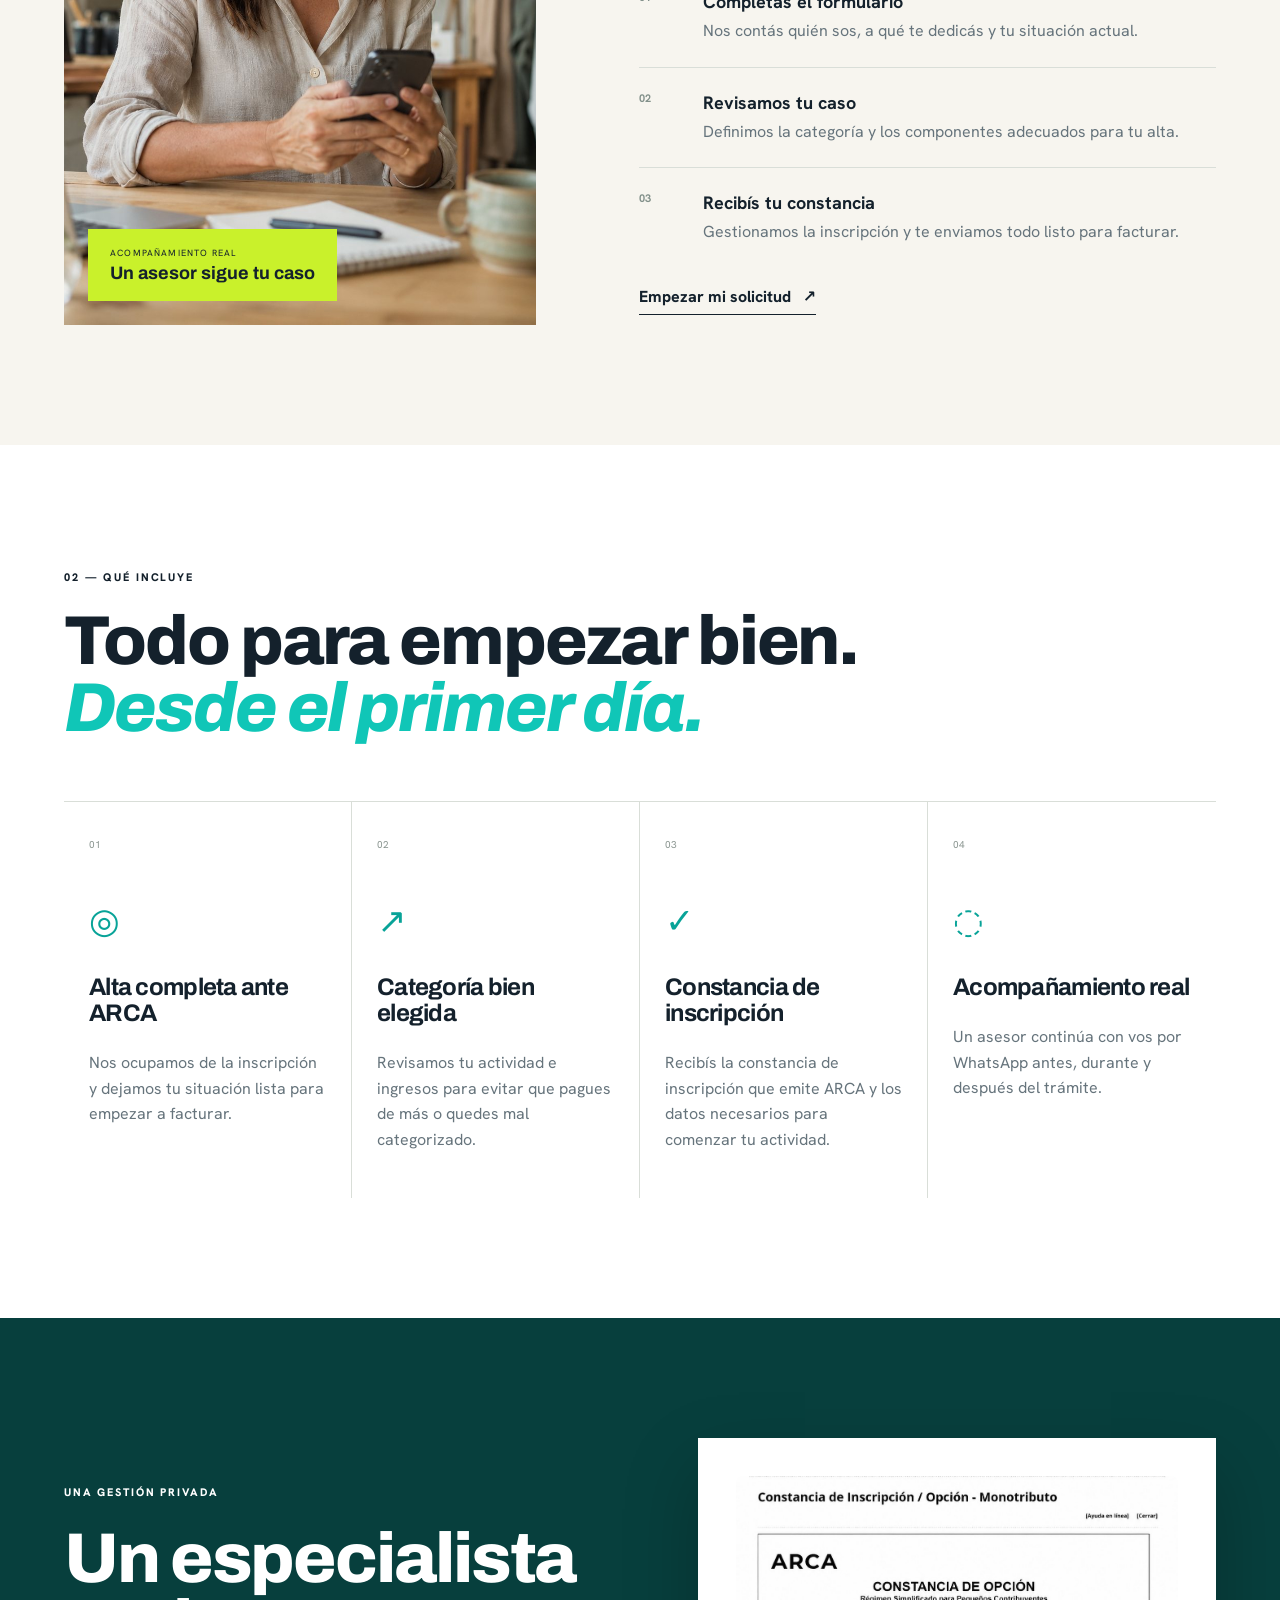
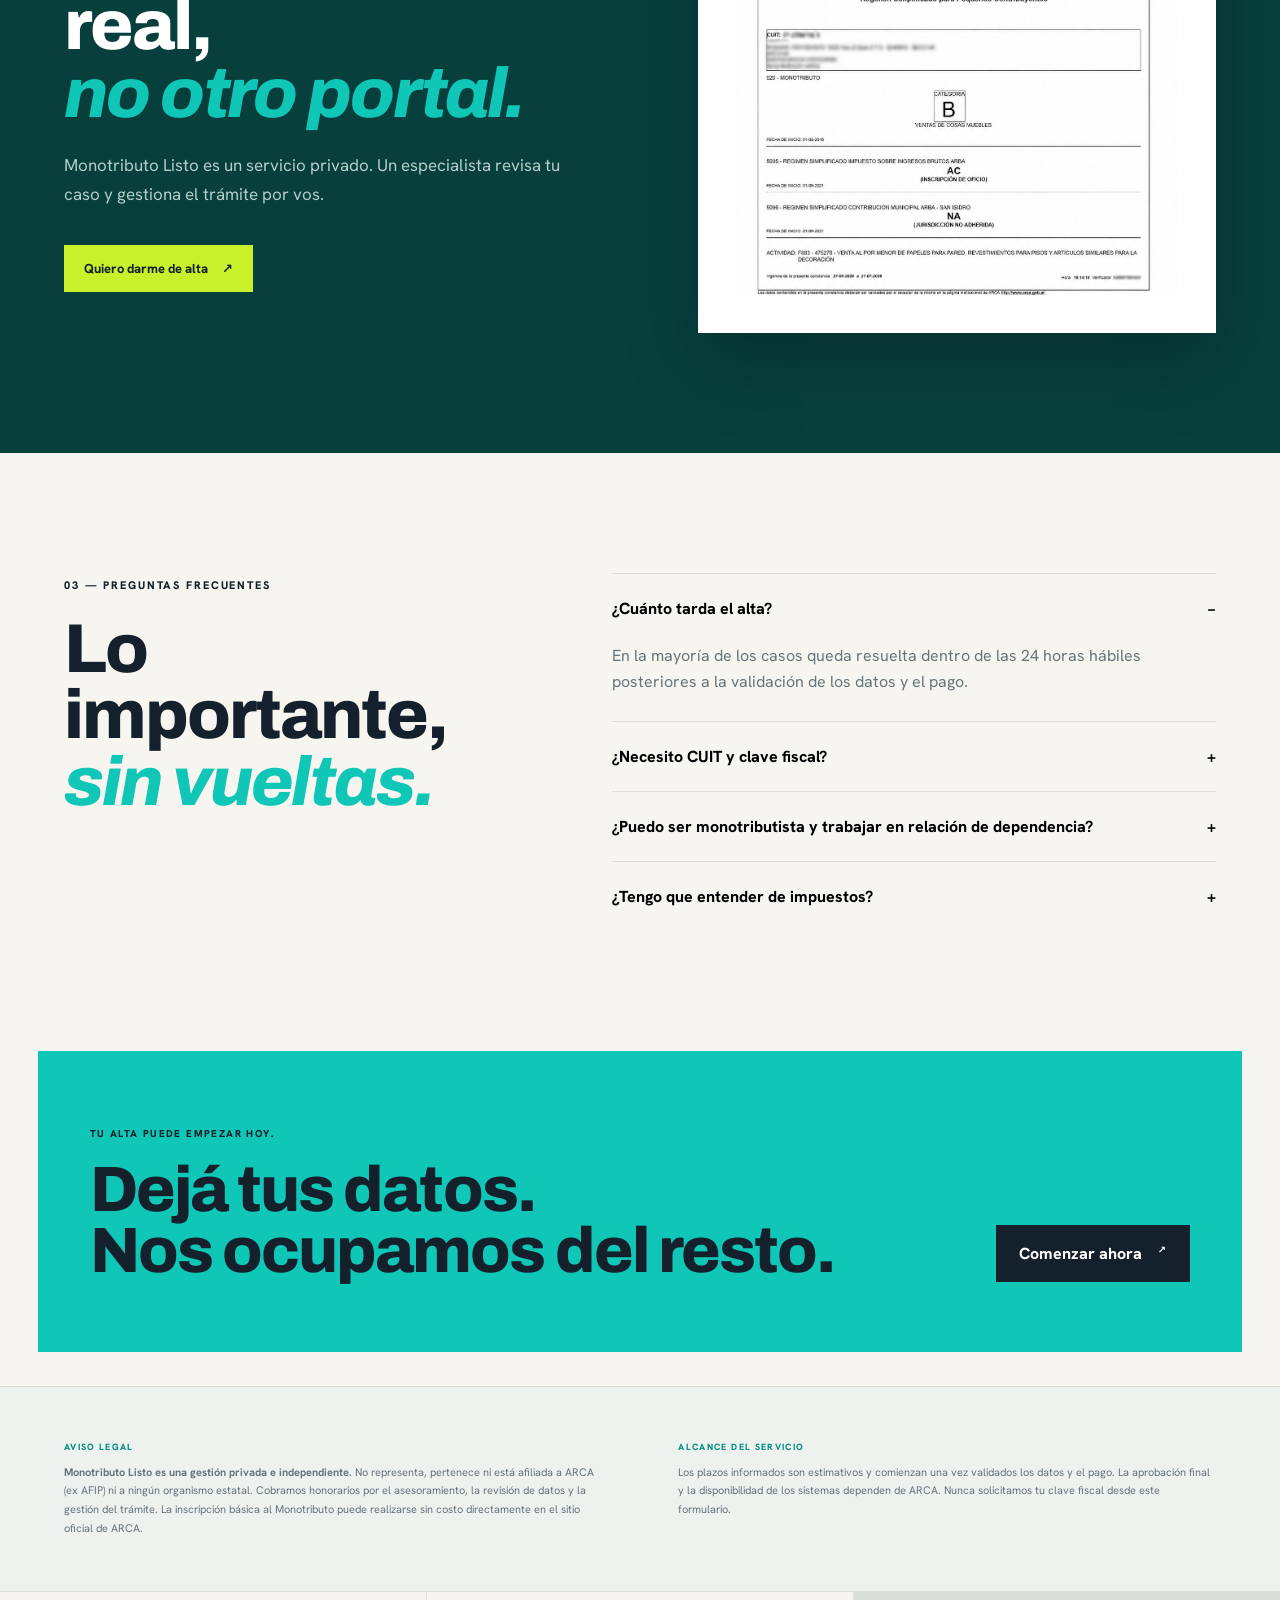
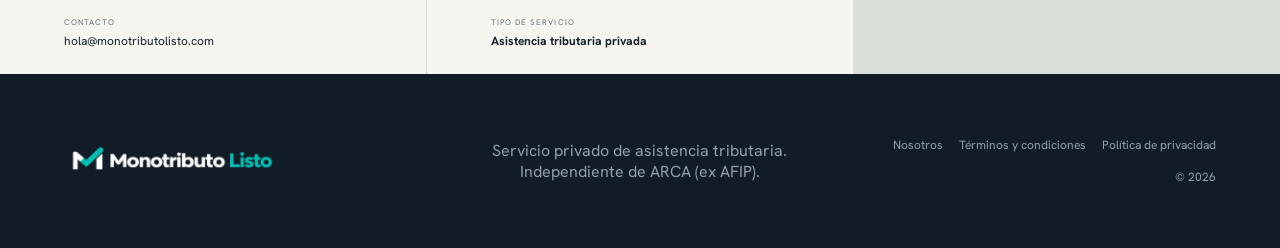
==== commit dbb5ec59: "Mejorar layout mobile: CTA fijo y reordenar hero" ====
--- a/index.html
+++ b/index.html
@@ -32,7 +32,7 @@
 <main>
   <header class="nav"><a class="brand" href="#inicio"><img src="images/logo.png" alt="Monotributo Listo" class="brand-logo"></a><nav><a href="#como">Cómo funciona</a><a href="#incluye">Qué incluye</a><a href="#preguntas">Preguntas</a></nav><a class="nav-cta" href="#formulario">Empezar mi alta <span>↗</span></a></header>
   <section class="hero" id="inicio">
-    <div class="hero-copy reveal visible"><div class="eyebrow"><b></b> Alta online · Argentina</div><div class="hero-disclaimer"><strong>Servicio privado e independiente.</strong> Monotributo Listo no es ARCA ni está afiliado al Gobierno. El alta básica también puede realizarse gratuitamente en <a href="https://www.arca.gob.ar" target="_blank" rel="noopener nofollow">arca.gob.ar</a>.</div><h1>Tu Monotributo,<br><em>listo para empezar.</em></h1><p>Completá tus datos en pocos minutos. Nuestro contador matriculado gestiona tu inscripción ante ARCA y te acompaña hasta que puedas facturar.</p><div class="hero-points"><span>✓ En menos de 24 hs hábiles</span><span>✓ Sin vueltas ni lenguaje técnico</span><span>✓ Con un asesor real por WhatsApp</span></div></div>
+    <div class="hero-copy reveal visible"><div class="eyebrow"><b></b> Alta online · Argentina</div><h1>Tu Monotributo,<br><em>listo para empezar.</em></h1><p>Completá tus datos en pocos minutos. Nuestro contador matriculado gestiona tu inscripción ante ARCA y te acompaña hasta que puedas facturar.</p><div class="hero-points"><span>✓ En menos de 24 hs hábiles</span><span>✓ Sin vueltas ni lenguaje técnico</span><span>✓ Con un asesor real por WhatsApp</span></div><div class="hero-disclaimer"><strong>Servicio privado e independiente.</strong> Monotributo Listo no es ARCA ni está afiliado al Gobierno. El alta básica también puede realizarse gratuitamente en <a href="https://www.arca.gob.ar" target="_blank" rel="noopener nofollow">arca.gob.ar</a>.</div></div>
     <div class="hero-form reveal visible" id="formulario"><div class="price-card"><div><small>Costo del servicio</small><strong>$60.000</strong></div><p>Pago único. Incluye revisión, gestión del alta y acompañamiento. No es un arancel de ARCA.</p></div><div class="form-top"><span id="form-label">Empezá tu solicitud</span><b><span id="step-now">1</span>/12</b></div><div class="progress"><i id="progress" style="width:8.333%"></i></div><div id="funnel"></div><div class="form-pie">🔒 Tus datos están seguros con nosotros</div></div>
   </section>
   <div class="ticker" aria-label="Beneficios del servicio"><div class="ticker-track"><div class="ticker-group"><span>ALTA ANTE ARCA <b>✦</b> CATEGORÍA CORRECTA <b>✦</b> CONSTANCIA DE INSCRIPCIÓN QUE EMITE ARCA <b>✦</b> SOPORTE REAL <b>✦</b> 100% ONLINE <b>✦</b></span><span>ALTA ANTE ARCA <b>✦</b> CATEGORÍA CORRECTA <b>✦</b> CONSTANCIA DE INSCRIPCIÓN QUE EMITE ARCA <b>✦</b> SOPORTE REAL <b>✦</b> 100% ONLINE <b>✦</b></span></div><div class="ticker-group" aria-hidden="true"><span>ALTA ANTE ARCA <b>✦</b> CATEGORÍA CORRECTA <b>✦</b> CONSTANCIA DE INSCRIPCIÓN QUE EMITE ARCA <b>✦</b> SOPORTE REAL <b>✦</b> 100% ONLINE <b>✦</b></span><span>ALTA ANTE ARCA <b>✦</b> CATEGORÍA CORRECTA <b>✦</b> CONSTANCIA DE INSCRIPCIÓN QUE EMITE ARCA <b>✦</b> SOPORTE REAL <b>✦</b> 100% ONLINE <b>✦</b></span></div></div></div>
@@ -44,6 +44,7 @@
   <section class="legal-band"><div><span>Aviso legal</span><p><strong>Monotributo Listo es una gestión privada e independiente.</strong> No representa, pertenece ni está afiliada a ARCA (ex AFIP) ni a ningún organismo estatal. Cobramos honorarios por el asesoramiento, la revisión de datos y la gestión del trámite. La inscripción básica al Monotributo puede realizarse sin costo directamente en el sitio oficial de ARCA.</p></div><div><span>Alcance del servicio</span><p>Los plazos informados son estimativos y comienzan una vez validados los datos y el pago. La aprobación final y la disponibilidad de los sistemas dependen de ARCA. Nunca solicitamos tu clave fiscal desde este formulario.</p></div></section>
   <section class="business-data"><div><small>Contacto</small><a href="mailto:hola@monotributolisto.com">hola@monotributolisto.com</a></div><div><small>Tipo de servicio</small><strong>Asistencia tributaria privada</strong></div></section>
   <footer><a class="brand" href="#inicio"><img src="images/logo-light.png" alt="Monotributo Listo" class="brand-logo"></a><p>Servicio privado de asistencia tributaria. Independiente de ARCA (ex AFIP).</p><div class="footer-links"><a href="nosotros.html">Nosotros</a><a href="terminos.html">Términos y condiciones</a><a href="privacidad.html">Política de privacidad</a><span>© 2026</span></div></footer>
+  <a class="sticky-cta" href="#formulario">Empezar mi alta <span>↗</span></a>
   <a class="wa" href="https://wa.me/5491124039191" aria-label="Consultar por WhatsApp"><svg viewBox="0 0 32 32" width="28" height="28" fill="currentColor" aria-hidden="true"><path d="M16 3C9.4 3 4 8.3 4 14.9c0 2.6.9 5 2.3 7L4 29l7.3-2.3c1.5.8 3.1 1.2 4.7 1.2 6.6 0 12-5.3 12-11.9S22.6 3 16 3zm0 21.8c-1.5 0-3-.4-4.3-1.1l-.5-.3-4.3 1.4 1.4-4.2-.3-.5c-1.2-1.6-1.8-3.5-1.8-5.3 0-5.4 4.4-9.8 9.8-9.8s9.8 4.4 9.8 9.8-4.4 10-9.8 10zm5.4-7.3c-.3-.1-1.7-.9-2-1-.3-.1-.5-.1-.7.1-.2.3-.8 1-.9 1.2-.2.2-.3.2-.6.1-.3-.1-1.2-.5-2.4-1.5-.9-.8-1.5-1.8-1.6-2.1-.2-.3 0-.5.1-.6l.4-.5c.1-.2.2-.3.3-.5.1-.2 0-.4 0-.5s-.7-1.6-.9-2.2c-.2-.6-.5-.5-.7-.5h-.6c-.2 0-.5.1-.8.4-.3.3-1 1-1 2.5s1.1 2.9 1.2 3.1c.1.2 2.1 3.2 5.1 4.5.7.3 1.3.5 1.7.6.7.2 1.4.2 1.9.1.6-.1 1.7-.7 2-1.4.2-.7.2-1.3.2-1.4-.1-.1-.3-.2-.6-.3z"/></svg></a>
 </main>
 <script src="app.js"></script>
--- a/styles.css
+++ b/styles.css
@@ -13,7 +13,7 @@
 
 /* Monotributo Listo rebrand */
 .brand strong{letter-spacing:-.04em}.brand strong span{color:#078e84;font-weight:800}.hero-disclaimer{margin:22px 0 6px;background:var(--ink);border-left:5px solid var(--lime);color:#fff;padding:14px 16px;font-size:11px;line-height:1.55;box-shadow:0 12px 30px rgba(20,33,44,.12)}.hero-disclaimer a{color:var(--lime)}.price-card{display:grid;grid-template-columns:auto 1fr;gap:18px;align-items:center;background:#edf9f6;border:1px solid #b9e8df;padding:16px 18px;margin-bottom:24px}.price-card div{display:grid;gap:3px}.price-card small{text-transform:uppercase;letter-spacing:.1em;font-size:8px;color:#078e84;font-weight:800}.price-card strong{font-family:"Archivo","Hanken Grotesk",sans-serif;font-size:31px;line-height:1}.price-card p{margin:0;color:var(--muted);font-size:10px;line-height:1.45}.publication-blocker{margin:0;background:#7f1d1d;color:#fff;padding:24px max(5vw,28px);display:flex;gap:18px;align-items:center;flex-wrap:wrap;border-top:5px solid #fca5a5;border-bottom:5px solid #fca5a5}.publication-blocker strong{letter-spacing:.08em}.publication-blocker span{background:rgba(255,255,255,.12);padding:8px 10px;font-size:11px}.business-data>div>span{display:block;color:var(--red);font-size:10px;line-height:1.5;font-weight:750}.legal-content .publication-warning{background:#7f1d1d;color:#fff;padding:18px 20px;margin:28px 0;line-height:1.6}.legal-content .publication-warning strong,.legal-content .publication-warning span{display:block;color:#fff}.legal-content .publication-warning span{font-size:12px}
-@media(max-width:650px){.hero{padding-top:22px}.hero-disclaimer{order:-1;margin:16px 0 22px;font-size:10px}.hero h1{margin-top:22px}.price-card{grid-template-columns:1fr;gap:8px}.publication-blocker{align-items:flex-start;flex-direction:column;gap:8px}}
+@media(max-width:650px){.hero{padding-top:14px;padding-bottom:56px;min-height:0;display:flex;flex-direction:column;gap:0}.hero-copy{display:contents}.eyebrow{order:1}.hero h1{order:2;margin:14px 0 10px;font-size:clamp(30px,9vw,42px)}.hero-copy>p{order:3;margin:0 0 14px;font-size:14px}.hero-points{order:4;margin-bottom:18px}.hero-disclaimer{order:6;margin:26px 0 0;font-size:10px}.hero-form{order:5;max-width:none}.price-card{grid-template-columns:1fr;gap:8px}.publication-blocker{align-items:flex-start;flex-direction:column;gap:8px}}
 
 /* Payment result pages */
 .payment-page{min-height:100vh;background:var(--paper);display:flex;flex-direction:column;overflow:hidden}.payment-nav{height:84px;padding:0 max(5vw,28px);display:flex;align-items:center;justify-content:space-between;border-bottom:1px solid var(--line)}.payment-nav>span{font-size:10px;text-transform:uppercase;letter-spacing:.14em;color:var(--muted);font-weight:750}.payment-shell{flex:1;display:grid;grid-template-columns:1.12fr .88fr;max-width:1280px;width:100%;margin:auto;padding:70px max(4vw,28px);gap:22px}.payment-card,.payment-aside{padding:58px;background:#fff}.payment-card{box-shadow:0 28px 80px rgba(20,33,44,.1);position:relative}.payment-card:before{content:"";height:9px;position:absolute;left:0;right:0;top:0;background:var(--aqua)}.payment-rechazado .payment-card:before{background:#e06e60}.payment-pendiente .payment-card:before{background:#e3b62e}.payment-mark{width:72px;height:72px;border-radius:50%;display:grid;place-items:center;background:#ddf6e8;color:#087b55;font-size:31px;margin-bottom:25px}.payment-rechazado .payment-mark{background:#fff0ee;color:var(--red)}.payment-pendiente .payment-mark{background:#fff6d9;color:#9b7100}.payment-eyebrow{text-transform:uppercase;letter-spacing:.16em;color:#078e84;font-size:10px;font-weight:800}.payment-rechazado .payment-eyebrow{color:var(--red)}.payment-pendiente .payment-eyebrow{color:#8c6900}.payment-card h1{font-size:clamp(45px,5vw,70px);max-width:720px;margin:16px 0 22px}.payment-card>p{color:var(--muted);font-size:17px;line-height:1.6;max-width:680px}.payment-summary{display:grid;grid-template-columns:1fr 1fr;border:1px solid var(--line);margin:30px 0}.payment-summary>div{padding:18px 20px}.payment-summary>div+div{border-left:1px solid var(--line)}.payment-summary small,.payment-summary strong{display:block}.payment-summary small{text-transform:uppercase;letter-spacing:.12em;color:var(--muted);font-size:8px;margin-bottom:6px}.payment-summary strong{font-size:13px}.payment-note{border-left:3px solid var(--aqua);background:#f3f8f6;padding:13px 15px;color:var(--muted);font-size:11px;line-height:1.5}.payment-rechazado .payment-note{border-color:#e06e60;background:#fff5f3}.payment-pendiente .payment-note{border-color:#e3b62e;background:#fffae9}.payment-actions{display:flex;gap:12px;flex-wrap:wrap;margin-top:28px}.secondary-payment{border:1px solid var(--line);padding:14px 18px;font-size:12px;font-weight:750}.payment-next{border-top:1px solid var(--line);margin-top:35px;padding-top:25px}.payment-next>b{font-family:"Archivo","Hanken Grotesk",sans-serif;font-size:18px}.payment-next ol{display:grid;gap:9px;color:var(--muted);font-size:12px;line-height:1.5;padding-left:18px}.payment-aside{background:var(--deep);color:#fff;display:flex;flex-direction:column;justify-content:center}.payment-aside>span{text-transform:uppercase;letter-spacing:.15em;color:var(--lime);font-size:9px;font-weight:800}.payment-aside h2{font-size:clamp(40px,4vw,62px);margin:22px 0}.payment-aside>p{color:#b6cdca;line-height:1.65}.payment-aside>div{display:flex;justify-content:space-between;border-top:1px solid rgba(255,255,255,.18);padding:19px 0}.payment-aside small{color:#b6cdca}.payment-footer{text-align:center;padding:20px 25px;background:#111c26;color:#94a2aa;font-size:9px;line-height:1.5}.payment-page .whatsapp-button{background:#25d366}
@@ -31,3 +31,7 @@
 
 .brand-logo{height:72px;width:auto;display:block}
 .legal-nav .brand-logo,.payment-nav .brand-logo{height:60px}
+
+/* CTA fijo mobile */
+.sticky-cta{display:none}
+@media(max-width:650px){.sticky-cta{display:flex;align-items:center;gap:8px;position:fixed;left:16px;right:82px;bottom:18px;z-index:60;justify-content:center;padding:15px 18px;border-radius:var(--r,10px);background:var(--deep);color:var(--lime);font-size:14px;font-weight:800;letter-spacing:-.01em;text-decoration:none;box-shadow:0 10px 30px rgba(7,63,61,.3)}.sticky-cta span{font-size:13px}footer{padding-bottom:100px}}
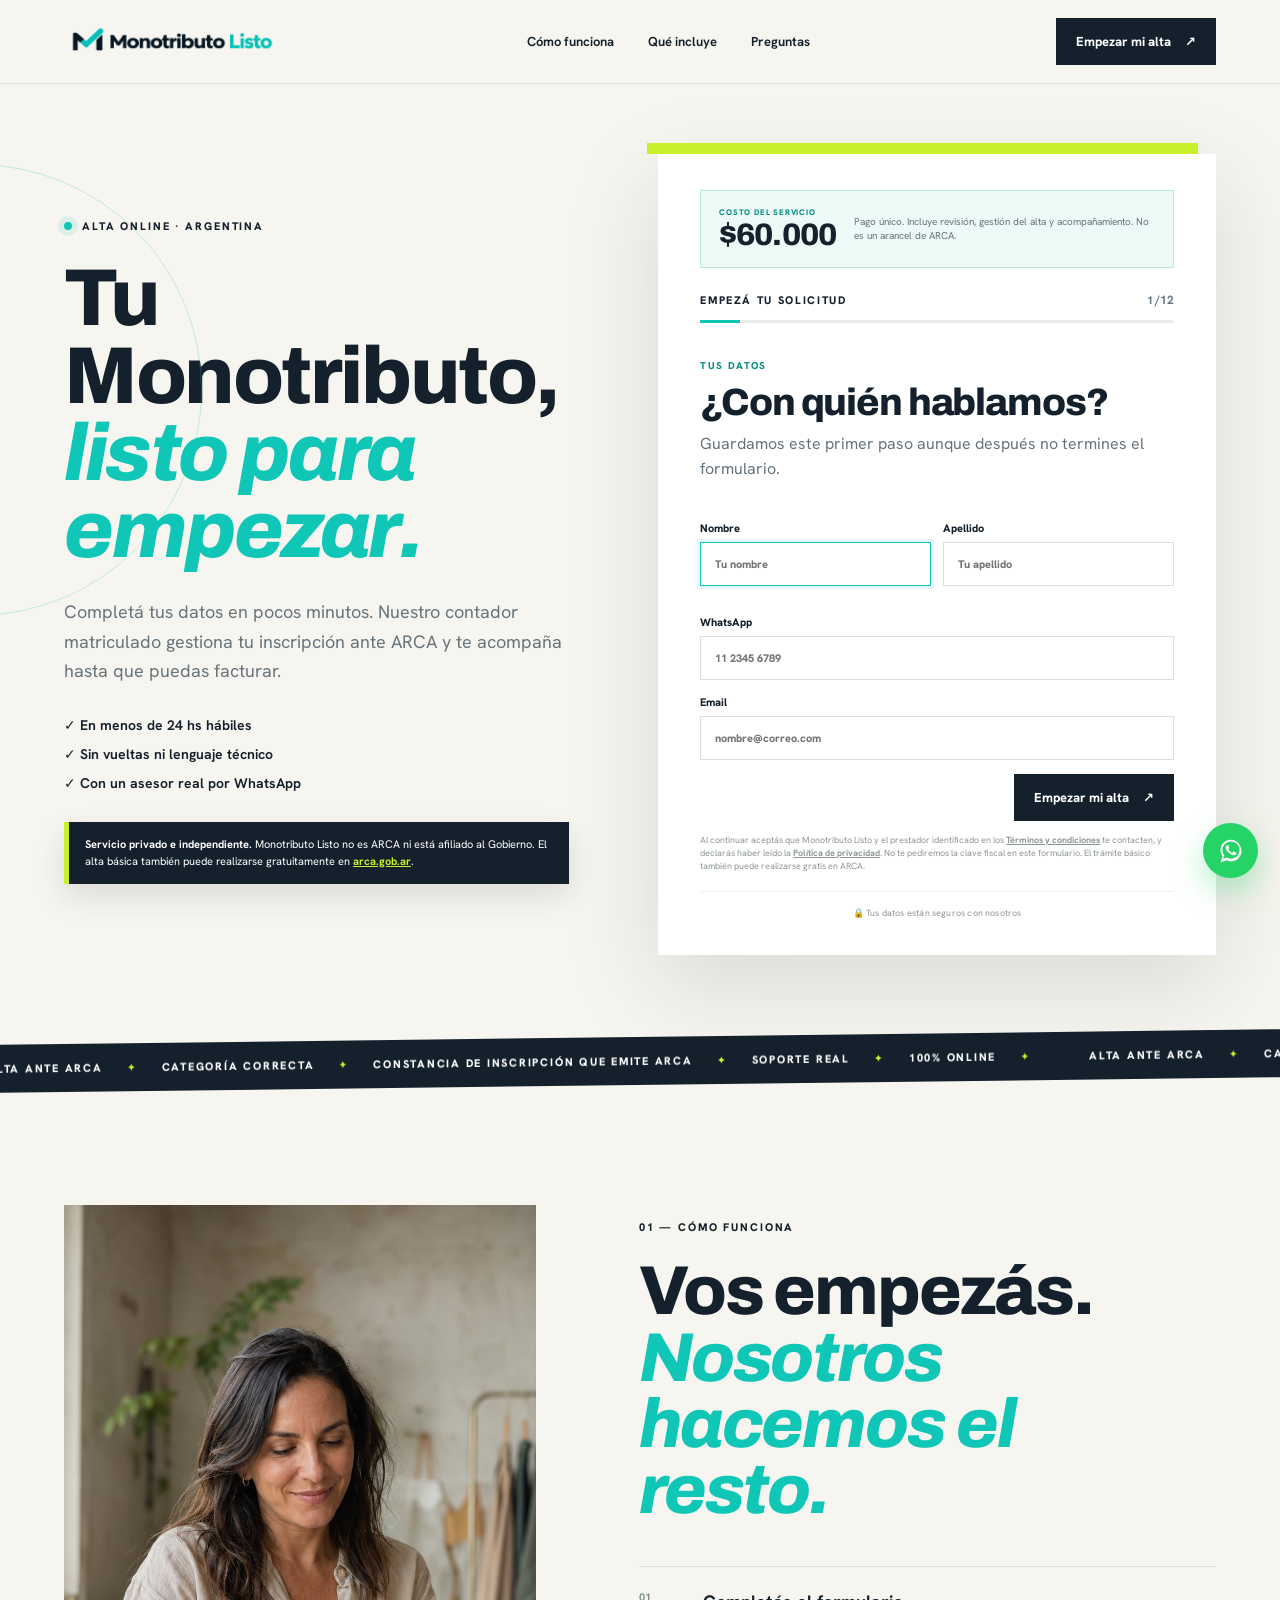
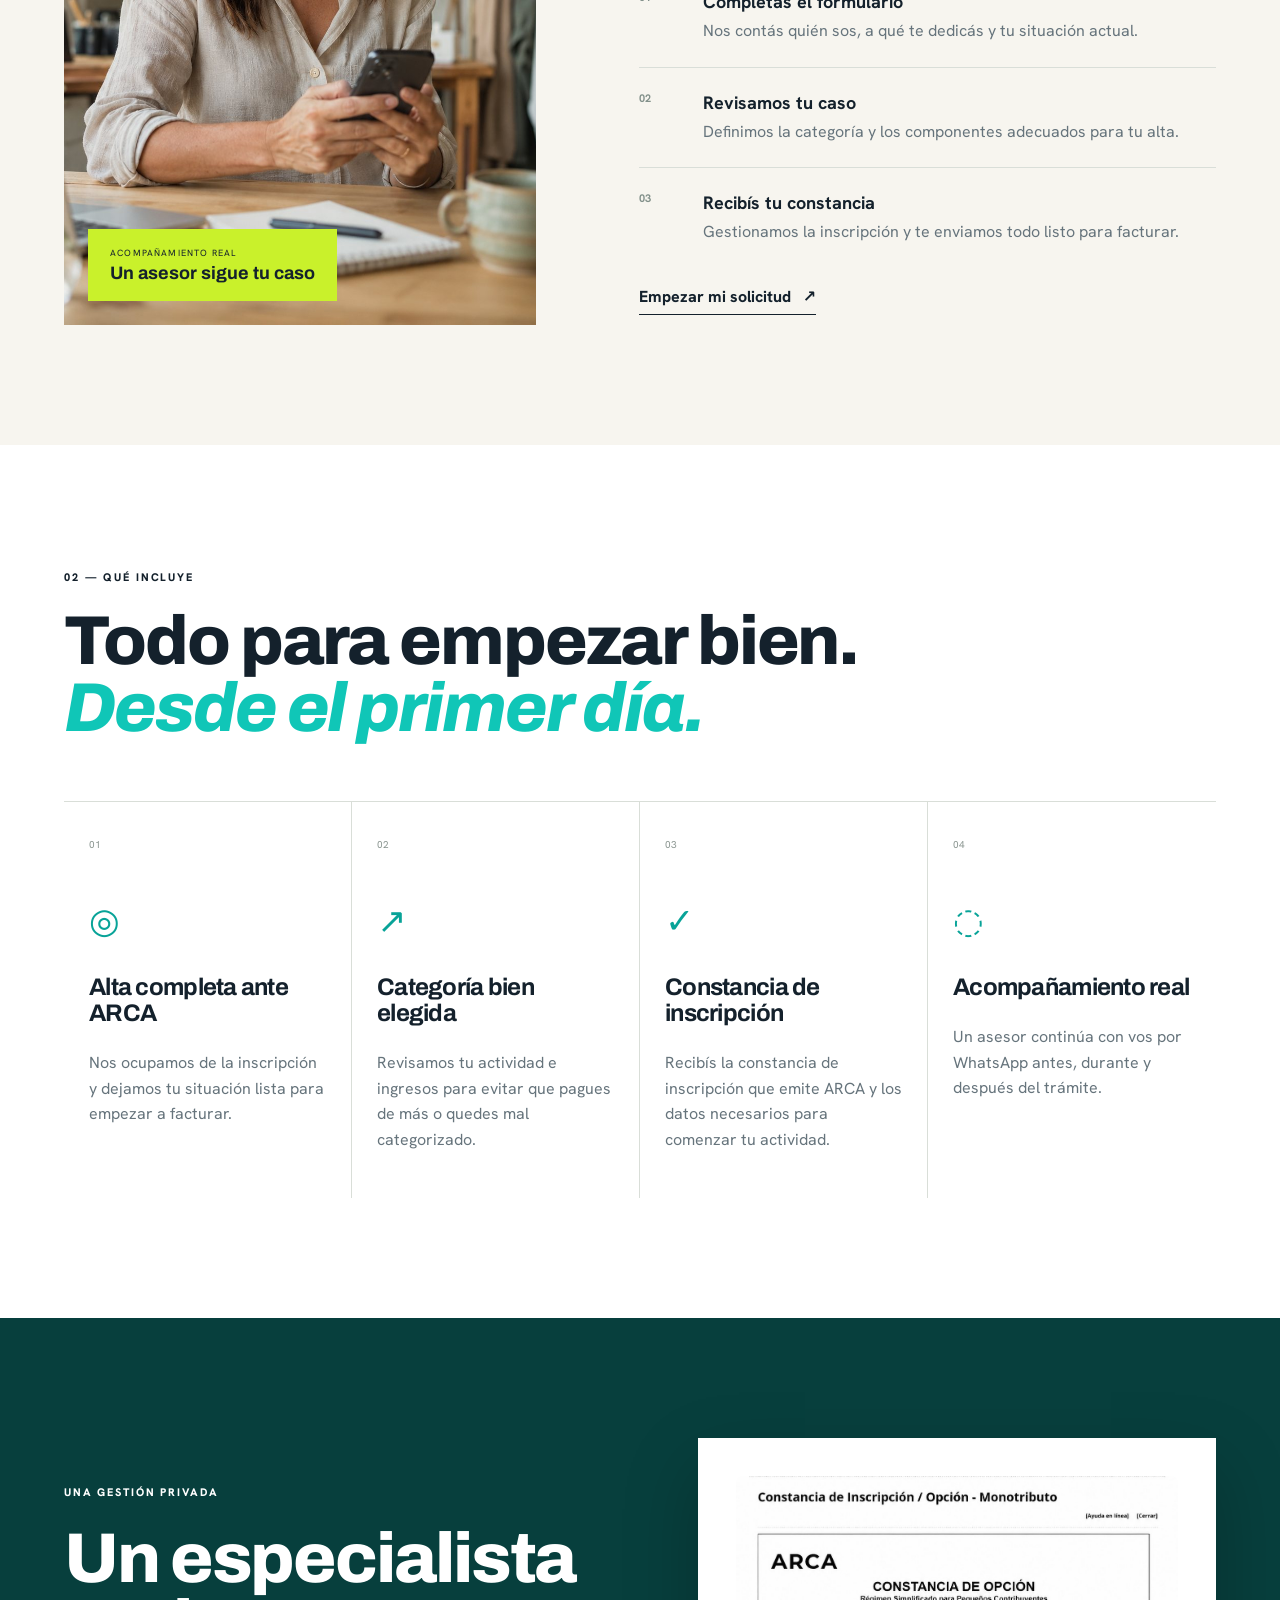
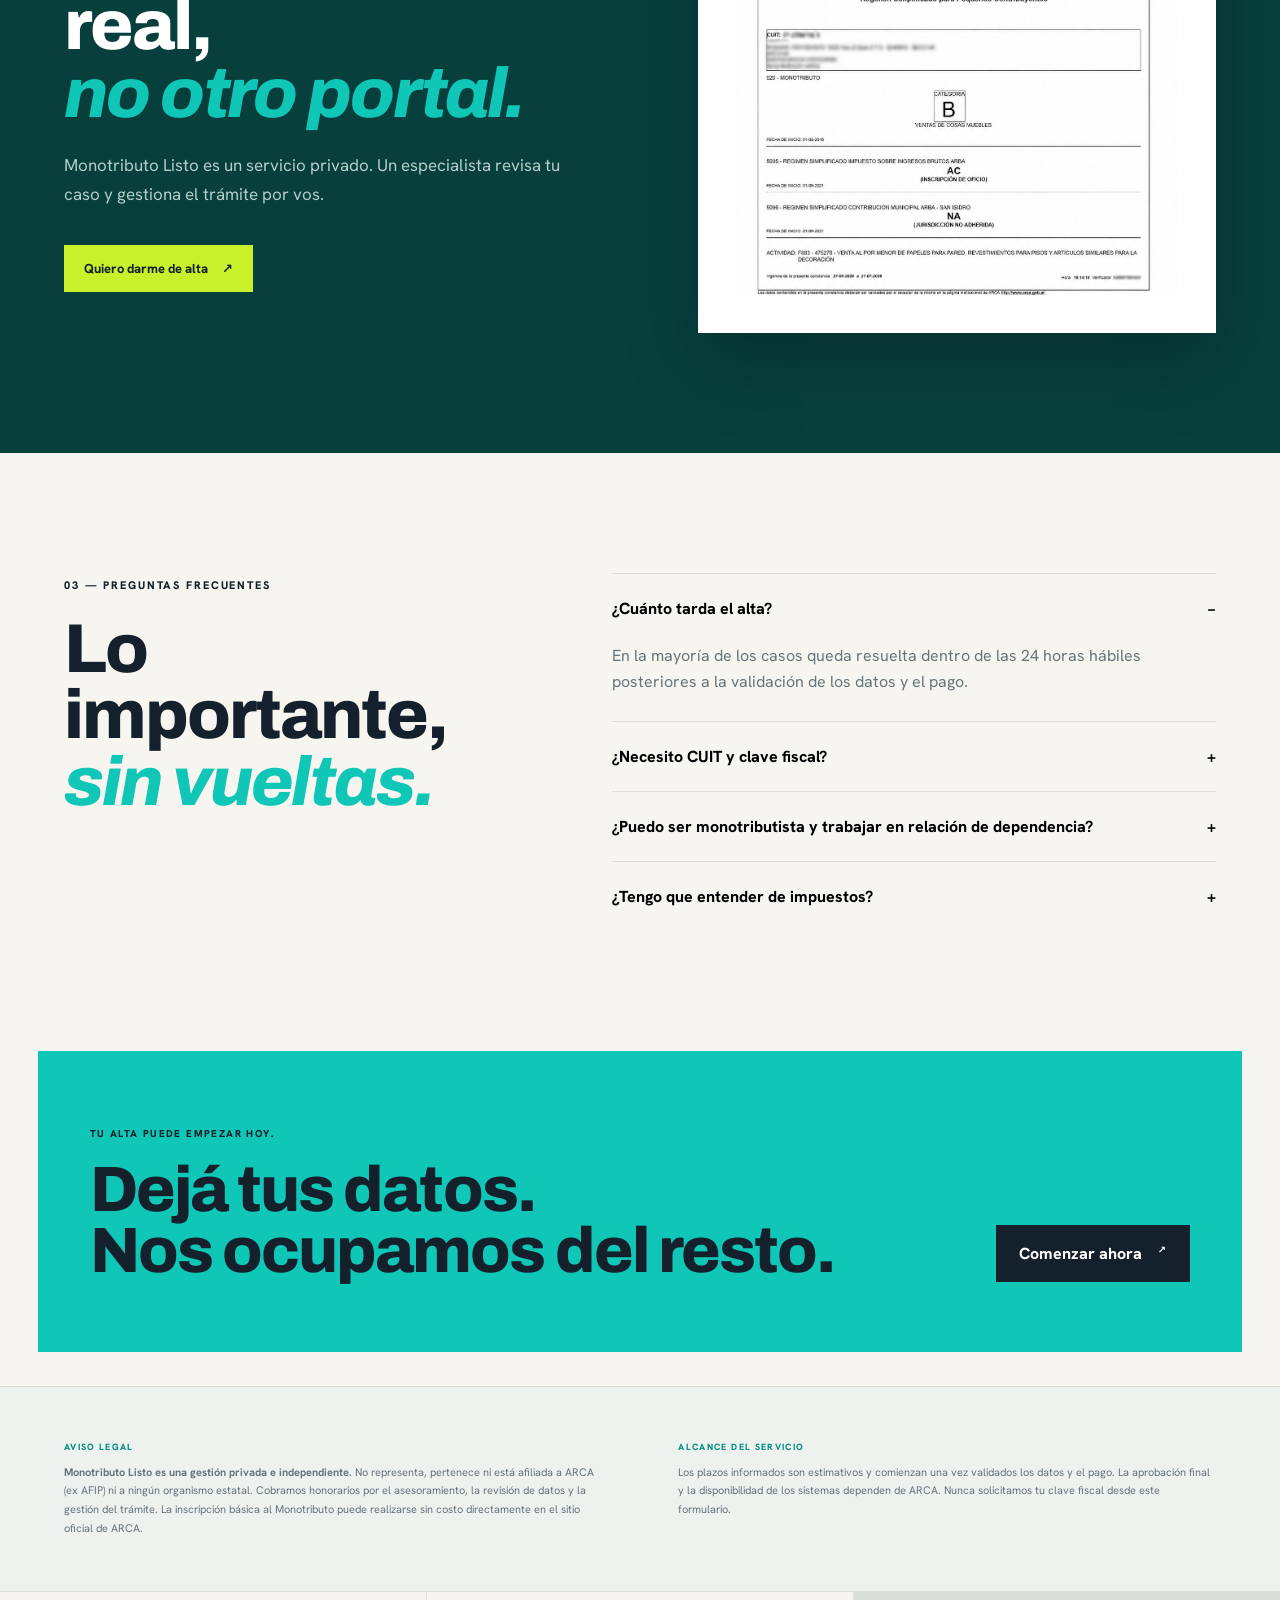
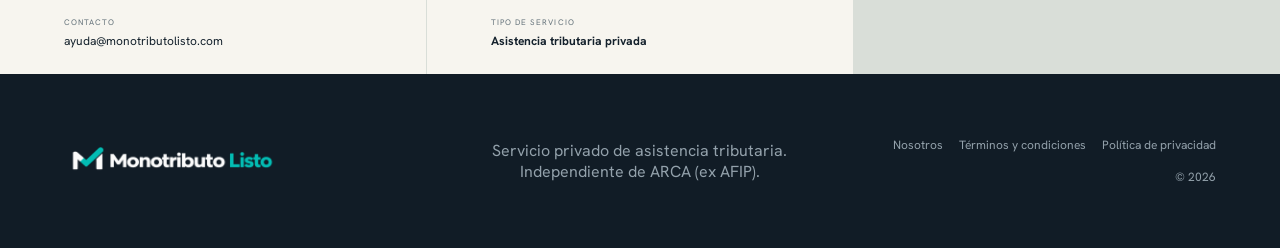
==== commit de35959b: "Actualizar WhatsApp y email de contacto (ayuda@monotributolisto.com)" ====
--- a/index.html
+++ b/index.html
@@ -12,9 +12,9 @@
   <meta name="twitter:card" content="summary_large_image">
   <meta name="twitter:title" content="Monotributo Listo | Alta de Monotributo online">
   <meta name="twitter:description" content="Servicio privado de gestión del alta de Monotributo en Argentina.">
-  <script type="application/ld+json">{"@context":"https://schema.org","@type":"ProfessionalService","name":"Monotributo Listo","description":"Servicio privado de gestión del alta de Monotributo online en Argentina.","email":"hola@monotributolisto.com","areaServed":"AR"}</script>
+  <script type="application/ld+json">{"@context":"https://schema.org","@type":"ProfessionalService","name":"Monotributo Listo","description":"Servicio privado de gestión del alta de Monotributo online en Argentina.","email":"ayuda@monotributolisto.com","areaServed":"AR"}</script>
   <link rel="preconnect" href="https://fonts.googleapis.com"><link rel="preconnect" href="https://fonts.gstatic.com" crossorigin><link href="https://fonts.googleapis.com/css2?family=Hanken+Grotesk:ital,wght@0,300..800;1,300..800&family=Archivo:ital,wght@0,400..900;1,400..900&display=swap" rel="stylesheet">
-  <link rel="stylesheet" href="styles.css">
+  <link rel="stylesheet" href="styles.css?v=5">
   <link rel="canonical" href="https://monotributolisto.com/">
   <meta property="og:url" content="https://monotributolisto.com/">
   <meta property="og:image" content="https://monotributolisto.com/images/og-image.jpg">
@@ -42,11 +42,11 @@
   <section class="faq section" id="preguntas"><div class="faq-title reveal"><span class="section-tag">03 — Preguntas frecuentes</span><h2>Lo importante,<br><em>sin vueltas.</em></h2></div><div class="faq-list"><article class="open"><button><span>¿Cuánto tarda el alta?</span><b>−</b></button><div><p>En la mayoría de los casos queda resuelta dentro de las 24 horas hábiles posteriores a la validación de los datos y el pago.</p></div></article><article><button><span>¿Necesito CUIT y clave fiscal?</span><b>+</b></button><div><p>La clave fiscal es necesaria para completar el alta, pero no te la pedimos en este formulario. Después, el contador matriculado te solicita una delegación mediante el sistema oficial de ARCA, limitada al trámite y revocable por vos cuando quieras. Si todavía no tenés clave fiscal, te explicamos cómo obtenerla desde ARCA Móvil.</p></div></article><article><button><span>¿Puedo ser monotributista y trabajar en relación de dependencia?</span><b>+</b></button><div><p>Sí. Es una situación habitual y se contempla al definir correctamente los componentes de tu inscripción.</p></div></article><article><button><span>¿Tengo que entender de impuestos?</span><b>+</b></button><div><p>No. El contador matriculado te hace las preguntas necesarias, explica cada decisión en lenguaje simple y realiza el trámite por vos.</p></div></article></div></section>
   <section class="final"><div><span>Tu alta puede empezar hoy.</span><h2>Dejá tus datos.<br>Nos ocupamos del resto.</h2></div><a href="#formulario">Comenzar ahora <span>↗</span></a></section>
   <section class="legal-band"><div><span>Aviso legal</span><p><strong>Monotributo Listo es una gestión privada e independiente.</strong> No representa, pertenece ni está afiliada a ARCA (ex AFIP) ni a ningún organismo estatal. Cobramos honorarios por el asesoramiento, la revisión de datos y la gestión del trámite. La inscripción básica al Monotributo puede realizarse sin costo directamente en el sitio oficial de ARCA.</p></div><div><span>Alcance del servicio</span><p>Los plazos informados son estimativos y comienzan una vez validados los datos y el pago. La aprobación final y la disponibilidad de los sistemas dependen de ARCA. Nunca solicitamos tu clave fiscal desde este formulario.</p></div></section>
-  <section class="business-data"><div><small>Contacto</small><a href="mailto:hola@monotributolisto.com">hola@monotributolisto.com</a></div><div><small>Tipo de servicio</small><strong>Asistencia tributaria privada</strong></div></section>
+  <section class="business-data"><div><small>Contacto</small><a href="mailto:ayuda@monotributolisto.com">ayuda@monotributolisto.com</a></div><div><small>Tipo de servicio</small><strong>Asistencia tributaria privada</strong></div></section>
   <footer><a class="brand" href="#inicio"><img src="images/logo-light.png" alt="Monotributo Listo" class="brand-logo"></a><p>Servicio privado de asistencia tributaria. Independiente de ARCA (ex AFIP).</p><div class="footer-links"><a href="nosotros.html">Nosotros</a><a href="terminos.html">Términos y condiciones</a><a href="privacidad.html">Política de privacidad</a><span>© 2026</span></div></footer>
   <a class="sticky-cta" href="#formulario">Empezar mi alta <span>↗</span></a>
-  <a class="wa" href="https://wa.me/5491124039191" aria-label="Consultar por WhatsApp"><svg viewBox="0 0 32 32" width="28" height="28" fill="currentColor" aria-hidden="true"><path d="M16 3C9.4 3 4 8.3 4 14.9c0 2.6.9 5 2.3 7L4 29l7.3-2.3c1.5.8 3.1 1.2 4.7 1.2 6.6 0 12-5.3 12-11.9S22.6 3 16 3zm0 21.8c-1.5 0-3-.4-4.3-1.1l-.5-.3-4.3 1.4 1.4-4.2-.3-.5c-1.2-1.6-1.8-3.5-1.8-5.3 0-5.4 4.4-9.8 9.8-9.8s9.8 4.4 9.8 9.8-4.4 10-9.8 10zm5.4-7.3c-.3-.1-1.7-.9-2-1-.3-.1-.5-.1-.7.1-.2.3-.8 1-.9 1.2-.2.2-.3.2-.6.1-.3-.1-1.2-.5-2.4-1.5-.9-.8-1.5-1.8-1.6-2.1-.2-.3 0-.5.1-.6l.4-.5c.1-.2.2-.3.3-.5.1-.2 0-.4 0-.5s-.7-1.6-.9-2.2c-.2-.6-.5-.5-.7-.5h-.6c-.2 0-.5.1-.8.4-.3.3-1 1-1 2.5s1.1 2.9 1.2 3.1c.1.2 2.1 3.2 5.1 4.5.7.3 1.3.5 1.7.6.7.2 1.4.2 1.9.1.6-.1 1.7-.7 2-1.4.2-.7.2-1.3.2-1.4-.1-.1-.3-.2-.6-.3z"/></svg></a>
+  <a class="wa" href="https://wa.me/5491178193961" aria-label="Consultar por WhatsApp"><svg viewBox="0 0 32 32" width="28" height="28" fill="currentColor" aria-hidden="true"><path d="M16 3C9.4 3 4 8.3 4 14.9c0 2.6.9 5 2.3 7L4 29l7.3-2.3c1.5.8 3.1 1.2 4.7 1.2 6.6 0 12-5.3 12-11.9S22.6 3 16 3zm0 21.8c-1.5 0-3-.4-4.3-1.1l-.5-.3-4.3 1.4 1.4-4.2-.3-.5c-1.2-1.6-1.8-3.5-1.8-5.3 0-5.4 4.4-9.8 9.8-9.8s9.8 4.4 9.8 9.8-4.4 10-9.8 10zm5.4-7.3c-.3-.1-1.7-.9-2-1-.3-.1-.5-.1-.7.1-.2.3-.8 1-.9 1.2-.2.2-.3.2-.6.1-.3-.1-1.2-.5-2.4-1.5-.9-.8-1.5-1.8-1.6-2.1-.2-.3 0-.5.1-.6l.4-.5c.1-.2.2-.3.3-.5.1-.2 0-.4 0-.5s-.7-1.6-.9-2.2c-.2-.6-.5-.5-.7-.5h-.6c-.2 0-.5.1-.8.4-.3.3-1 1-1 2.5s1.1 2.9 1.2 3.1c.1.2 2.1 3.2 5.1 4.5.7.3 1.3.5 1.7.6.7.2 1.4.2 1.9.1.6-.1 1.7-.7 2-1.4.2-.7.2-1.3.2-1.4-.1-.1-.3-.2-.6-.3z"/></svg></a>
 </main>
-<script src="app.js"></script>
+<script src="app.js?v=6"></script>
 </body>
 </html>
--- a/styles.css
+++ b/styles.css
@@ -13,7 +13,7 @@
 
 /* Monotributo Listo rebrand */
 .brand strong{letter-spacing:-.04em}.brand strong span{color:#078e84;font-weight:800}.hero-disclaimer{margin:22px 0 6px;background:var(--ink);border-left:5px solid var(--lime);color:#fff;padding:14px 16px;font-size:11px;line-height:1.55;box-shadow:0 12px 30px rgba(20,33,44,.12)}.hero-disclaimer a{color:var(--lime)}.price-card{display:grid;grid-template-columns:auto 1fr;gap:18px;align-items:center;background:#edf9f6;border:1px solid #b9e8df;padding:16px 18px;margin-bottom:24px}.price-card div{display:grid;gap:3px}.price-card small{text-transform:uppercase;letter-spacing:.1em;font-size:8px;color:#078e84;font-weight:800}.price-card strong{font-family:"Archivo","Hanken Grotesk",sans-serif;font-size:31px;line-height:1}.price-card p{margin:0;color:var(--muted);font-size:10px;line-height:1.45}.publication-blocker{margin:0;background:#7f1d1d;color:#fff;padding:24px max(5vw,28px);display:flex;gap:18px;align-items:center;flex-wrap:wrap;border-top:5px solid #fca5a5;border-bottom:5px solid #fca5a5}.publication-blocker strong{letter-spacing:.08em}.publication-blocker span{background:rgba(255,255,255,.12);padding:8px 10px;font-size:11px}.business-data>div>span{display:block;color:var(--red);font-size:10px;line-height:1.5;font-weight:750}.legal-content .publication-warning{background:#7f1d1d;color:#fff;padding:18px 20px;margin:28px 0;line-height:1.6}.legal-content .publication-warning strong,.legal-content .publication-warning span{display:block;color:#fff}.legal-content .publication-warning span{font-size:12px}
-@media(max-width:650px){.hero{padding-top:14px;padding-bottom:56px;min-height:0;display:flex;flex-direction:column;gap:0}.hero-copy{display:contents}.eyebrow{order:1}.hero h1{order:2;margin:14px 0 10px;font-size:clamp(30px,9vw,42px)}.hero-copy>p{order:3;margin:0 0 14px;font-size:14px}.hero-points{order:4;margin-bottom:18px}.hero-disclaimer{order:6;margin:26px 0 0;font-size:10px}.hero-form{order:5;max-width:none}.price-card{grid-template-columns:1fr;gap:8px}.publication-blocker{align-items:flex-start;flex-direction:column;gap:8px}}
+@media(max-width:650px){.hero{padding-top:14px;padding-bottom:56px;min-height:0;display:flex;flex-direction:column;gap:0}.hero-copy{display:contents}.eyebrow{order:1}.hero h1{order:2;margin:14px 0 10px;font-size:clamp(30px,9vw,42px)}.hero-form{order:3;max-width:none;display:flex;flex-direction:column}.hero-form>.form-top{order:1}.hero-form>.progress{order:2}.hero-form>#funnel{order:3}.hero-form>.price-card{order:4;margin:20px 0 0}.hero-form>.form-pie{order:5}.hero-points{order:4;margin:22px 0 0}.hero-copy>p{order:5;margin:16px 0 0;font-size:14px}.hero-disclaimer{order:6;margin:22px 0 0;font-size:10px}.price-card{grid-template-columns:1fr;gap:8px}.publication-blocker{align-items:flex-start;flex-direction:column;gap:8px}}
 
 /* Payment result pages */
 .payment-page{min-height:100vh;background:var(--paper);display:flex;flex-direction:column;overflow:hidden}.payment-nav{height:84px;padding:0 max(5vw,28px);display:flex;align-items:center;justify-content:space-between;border-bottom:1px solid var(--line)}.payment-nav>span{font-size:10px;text-transform:uppercase;letter-spacing:.14em;color:var(--muted);font-weight:750}.payment-shell{flex:1;display:grid;grid-template-columns:1.12fr .88fr;max-width:1280px;width:100%;margin:auto;padding:70px max(4vw,28px);gap:22px}.payment-card,.payment-aside{padding:58px;background:#fff}.payment-card{box-shadow:0 28px 80px rgba(20,33,44,.1);position:relative}.payment-card:before{content:"";height:9px;position:absolute;left:0;right:0;top:0;background:var(--aqua)}.payment-rechazado .payment-card:before{background:#e06e60}.payment-pendiente .payment-card:before{background:#e3b62e}.payment-mark{width:72px;height:72px;border-radius:50%;display:grid;place-items:center;background:#ddf6e8;color:#087b55;font-size:31px;margin-bottom:25px}.payment-rechazado .payment-mark{background:#fff0ee;color:var(--red)}.payment-pendiente .payment-mark{background:#fff6d9;color:#9b7100}.payment-eyebrow{text-transform:uppercase;letter-spacing:.16em;color:#078e84;font-size:10px;font-weight:800}.payment-rechazado .payment-eyebrow{color:var(--red)}.payment-pendiente .payment-eyebrow{color:#8c6900}.payment-card h1{font-size:clamp(45px,5vw,70px);max-width:720px;margin:16px 0 22px}.payment-card>p{color:var(--muted);font-size:17px;line-height:1.6;max-width:680px}.payment-summary{display:grid;grid-template-columns:1fr 1fr;border:1px solid var(--line);margin:30px 0}.payment-summary>div{padding:18px 20px}.payment-summary>div+div{border-left:1px solid var(--line)}.payment-summary small,.payment-summary strong{display:block}.payment-summary small{text-transform:uppercase;letter-spacing:.12em;color:var(--muted);font-size:8px;margin-bottom:6px}.payment-summary strong{font-size:13px}.payment-note{border-left:3px solid var(--aqua);background:#f3f8f6;padding:13px 15px;color:var(--muted);font-size:11px;line-height:1.5}.payment-rechazado .payment-note{border-color:#e06e60;background:#fff5f3}.payment-pendiente .payment-note{border-color:#e3b62e;background:#fffae9}.payment-actions{display:flex;gap:12px;flex-wrap:wrap;margin-top:28px}.secondary-payment{border:1px solid var(--line);padding:14px 18px;font-size:12px;font-weight:750}.payment-next{border-top:1px solid var(--line);margin-top:35px;padding-top:25px}.payment-next>b{font-family:"Archivo","Hanken Grotesk",sans-serif;font-size:18px}.payment-next ol{display:grid;gap:9px;color:var(--muted);font-size:12px;line-height:1.5;padding-left:18px}.payment-aside{background:var(--deep);color:#fff;display:flex;flex-direction:column;justify-content:center}.payment-aside>span{text-transform:uppercase;letter-spacing:.15em;color:var(--lime);font-size:9px;font-weight:800}.payment-aside h2{font-size:clamp(40px,4vw,62px);margin:22px 0}.payment-aside>p{color:#b6cdca;line-height:1.65}.payment-aside>div{display:flex;justify-content:space-between;border-top:1px solid rgba(255,255,255,.18);padding:19px 0}.payment-aside small{color:#b6cdca}.payment-footer{text-align:center;padding:20px 25px;background:#111c26;color:#94a2aa;font-size:9px;line-height:1.5}.payment-page .whatsapp-button{background:#25d366}
@@ -34,4 +34,4 @@
 
 /* CTA fijo mobile */
 .sticky-cta{display:none}
-@media(max-width:650px){.sticky-cta{display:flex;align-items:center;gap:8px;position:fixed;left:16px;right:82px;bottom:18px;z-index:60;justify-content:center;padding:15px 18px;border-radius:var(--r,10px);background:var(--deep);color:var(--lime);font-size:14px;font-weight:800;letter-spacing:-.01em;text-decoration:none;box-shadow:0 10px 30px rgba(7,63,61,.3)}.sticky-cta span{font-size:13px}footer{padding-bottom:100px}}
+@media(max-width:650px){.sticky-cta{display:flex;align-items:center;gap:8px;position:fixed;left:16px;right:82px;bottom:calc(18px + env(safe-area-inset-bottom));z-index:60;justify-content:center;padding:15px 18px;border-radius:var(--r,10px);background:var(--deep);color:var(--lime);font-size:14px;font-weight:800;letter-spacing:-.01em;text-decoration:none;box-shadow:0 10px 30px rgba(7,63,61,.3)}.sticky-cta span{font-size:13px}footer{padding-bottom:100px}}
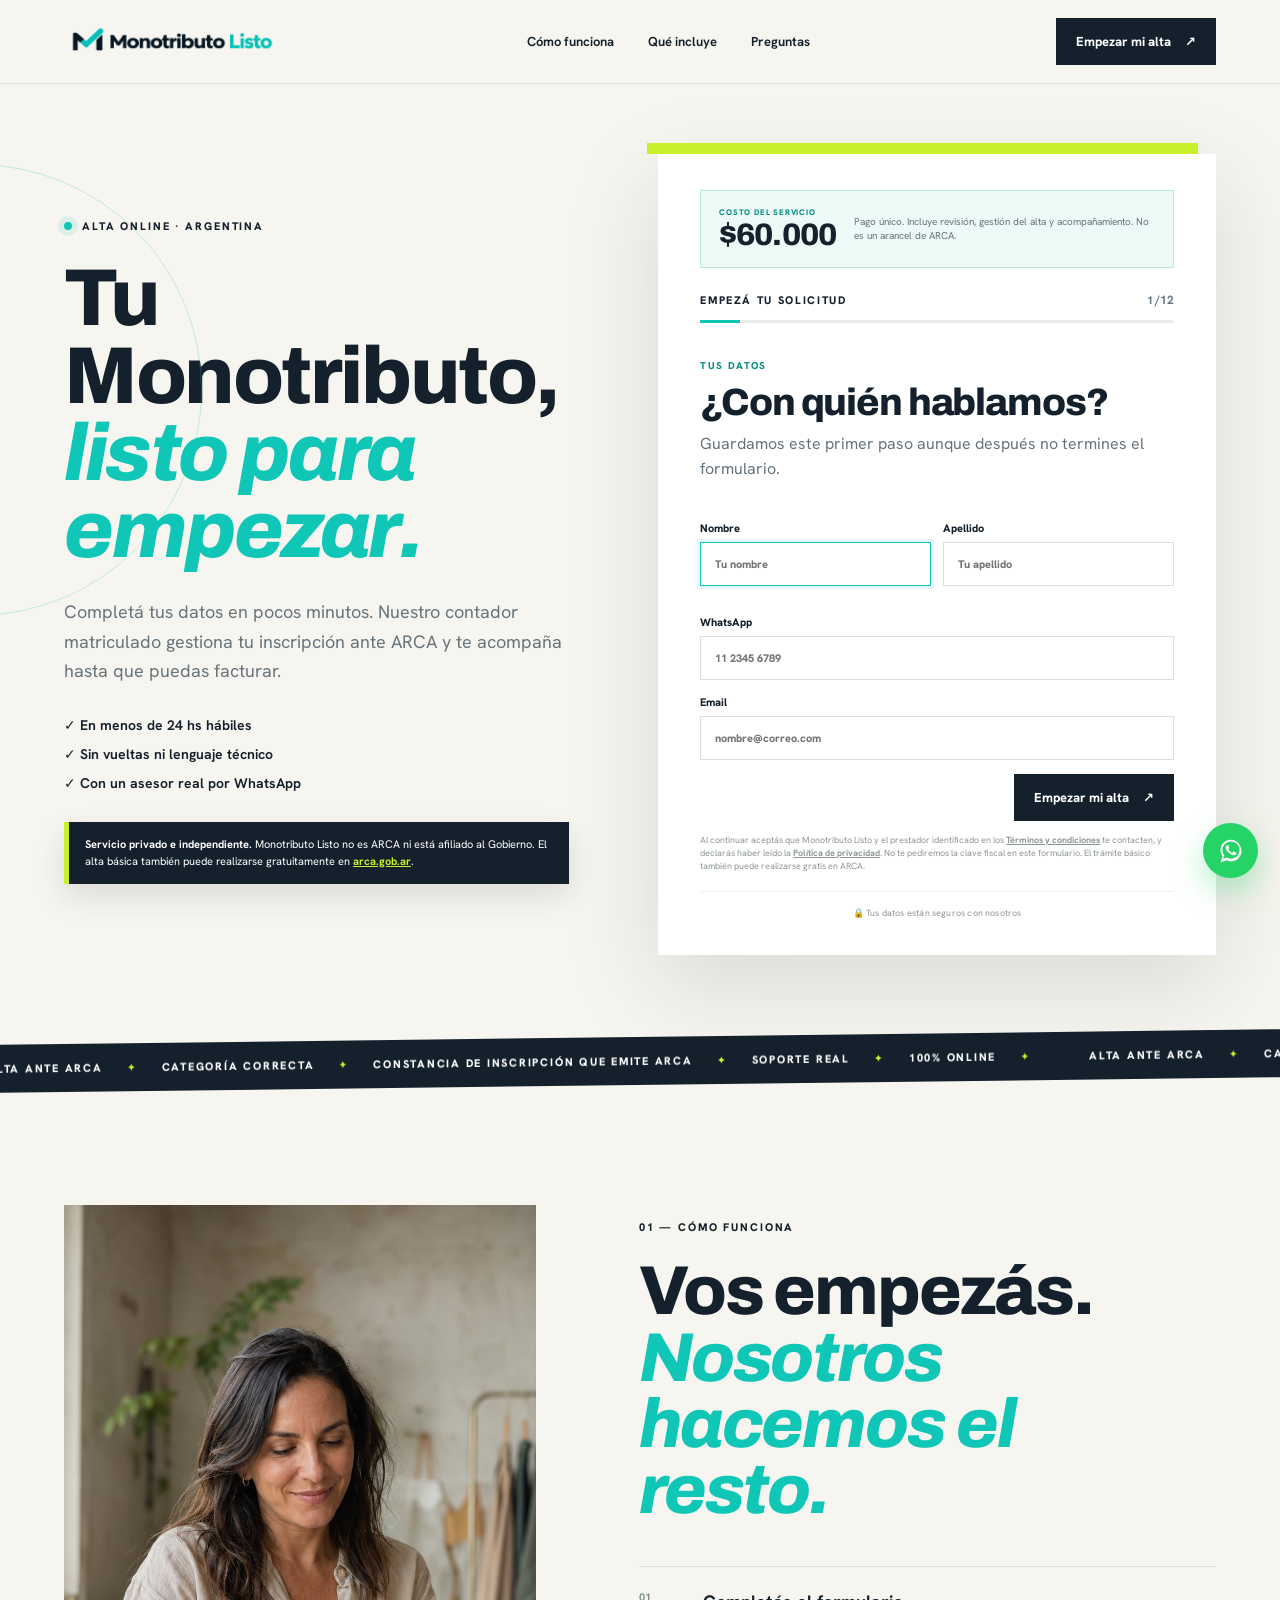
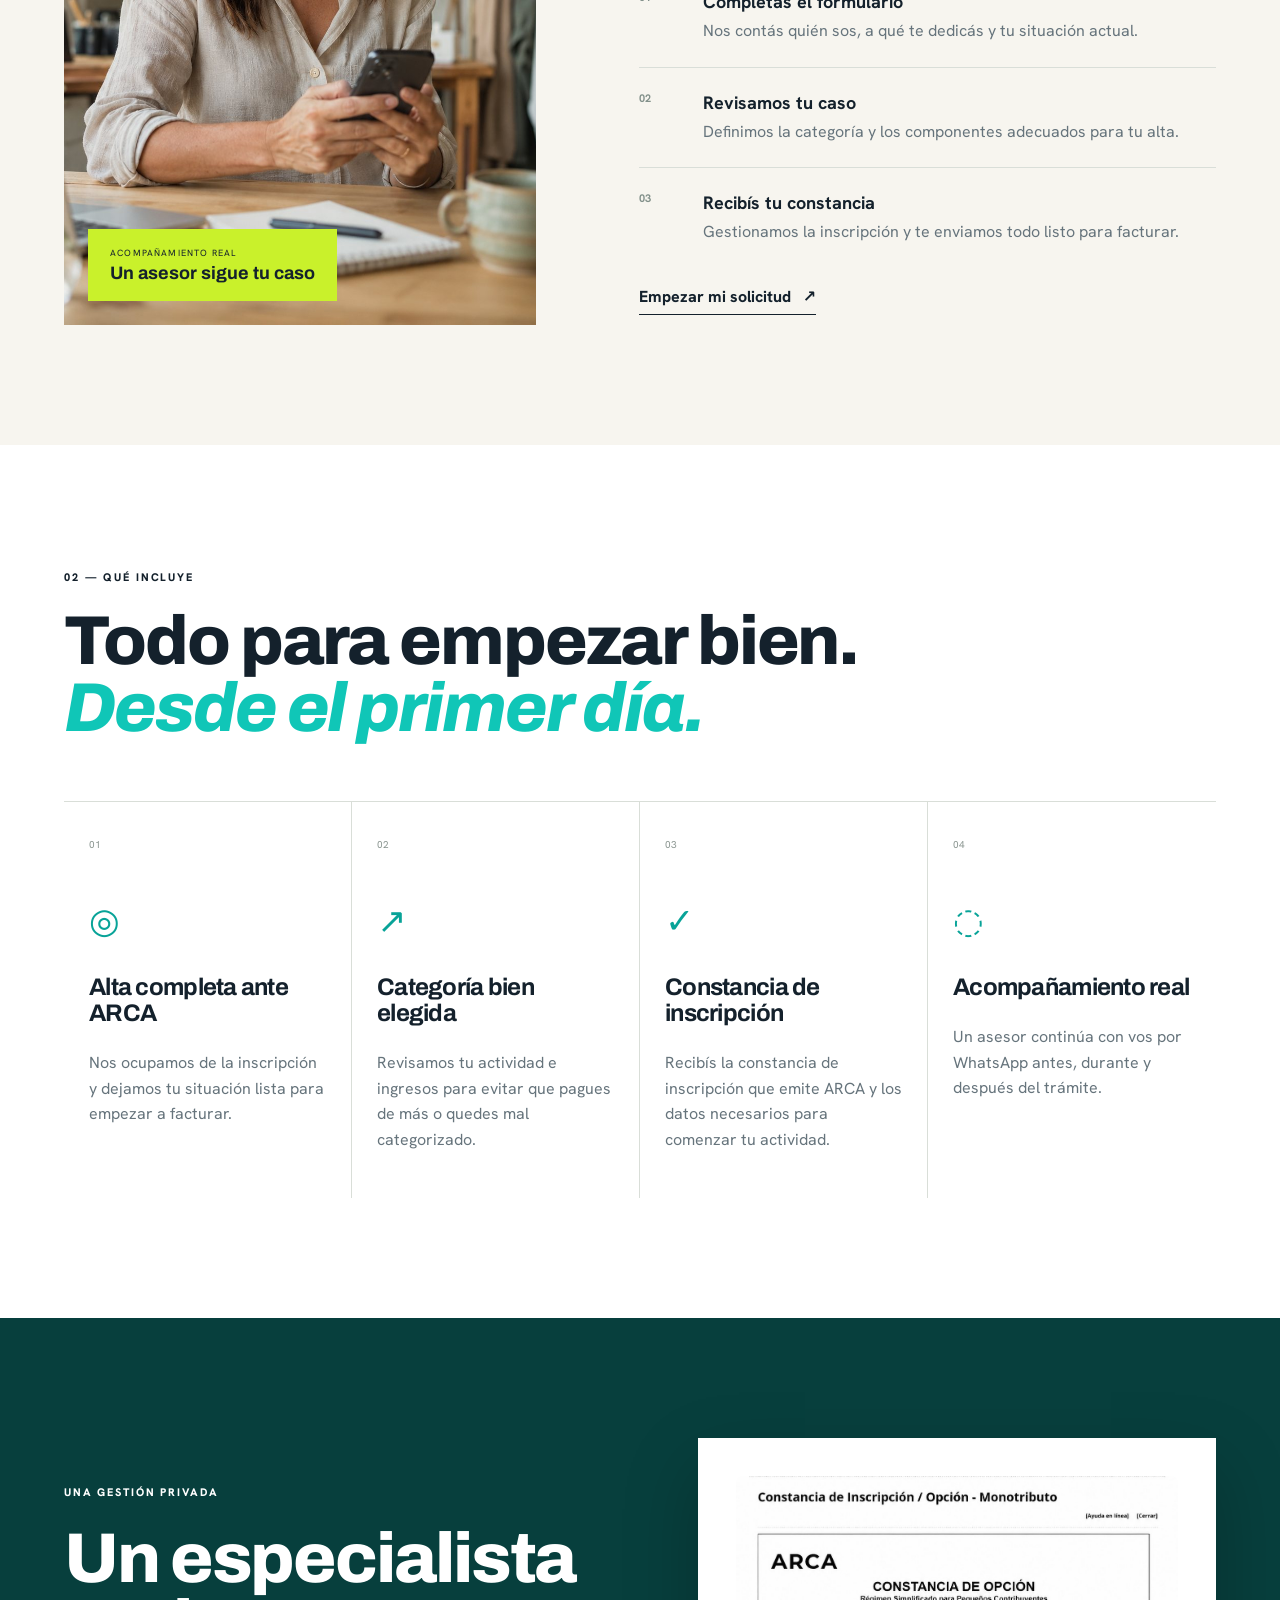
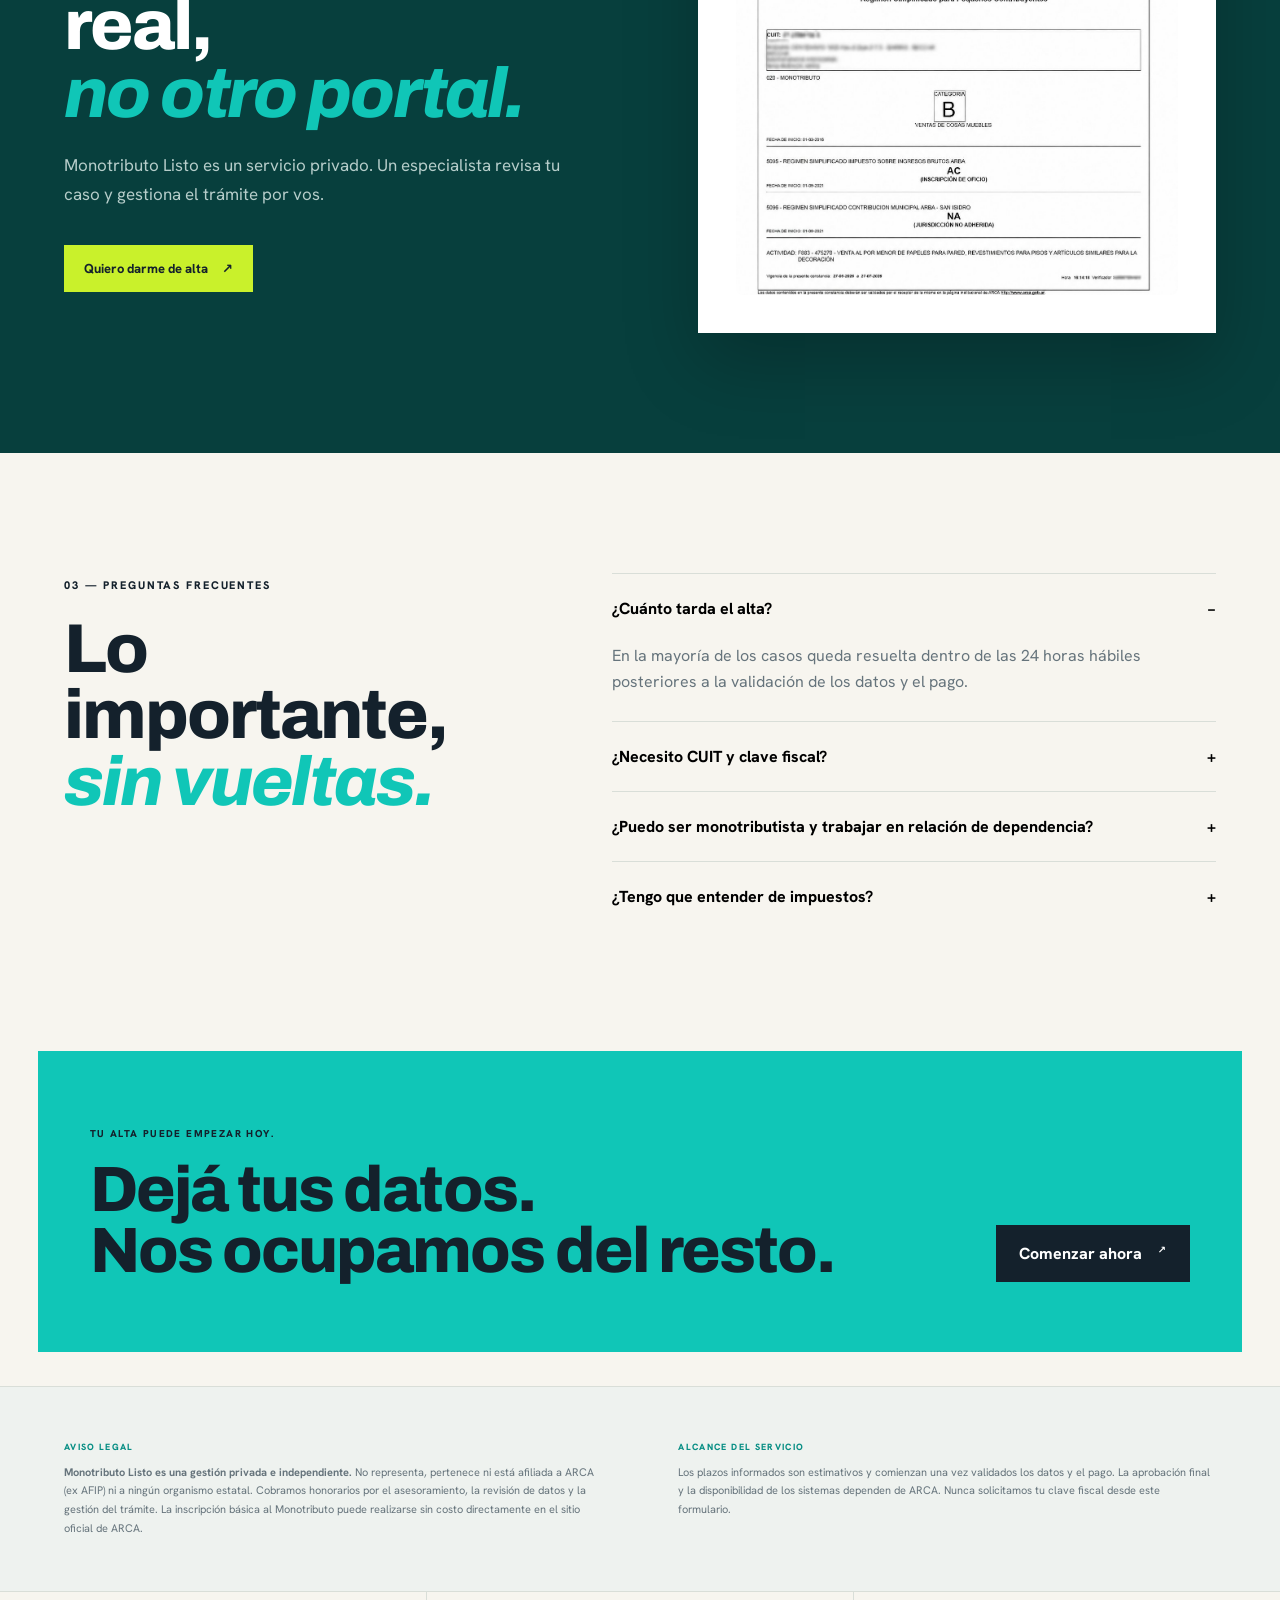
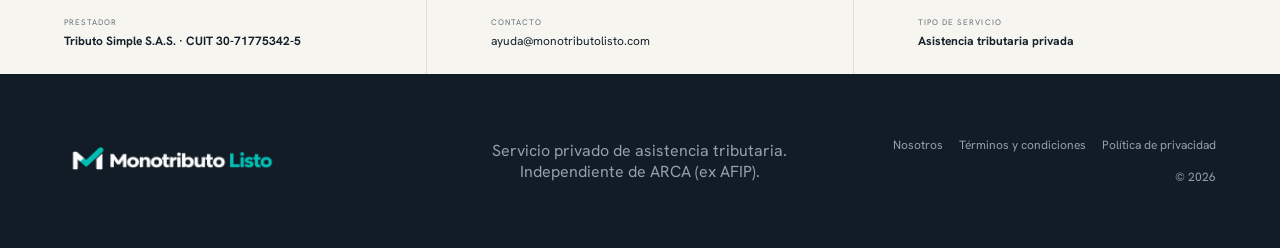
==== commit 9a229dc3: "Circuito de pago atado al lead + arreglos de telefono/DNI/facturacion El sitio ya publicado (imagene" ====
--- a/index.html
+++ b/index.html
@@ -27,6 +27,32 @@
   <link rel="icon" href="/favicon.ico" sizes="any">
   <link rel="icon" href="/images/isotipo.png" type="image/png" sizes="512x512">
   <link rel="apple-touch-icon" href="/apple-touch-icon.png">
+  <script src="config.js?v=1"></script>
+  <!-- ─── Medición: dataset propio de Monotributo Listo ───────────────────
+       Los IDs se cargan en config.js (PIXEL_META / ADS_ID). Con los valores
+       vacíos no se inyecta nada: ni tags de terceros, ni cookies. -->
+  <script>
+    window.dataLayer = window.dataLayer || [];
+    function gtag(){ dataLayer.push(arguments); }
+    if (!esPrueba() && ADS_ID) {
+      const g = document.createElement('script');
+      g.async = true;
+      g.src = 'https://www.googletagmanager.com/gtag/js?id=' + ADS_ID;
+      document.head.appendChild(g);
+      gtag('js', new Date());
+      gtag('config', ADS_ID);
+    }
+    if (!esPrueba() && PIXEL_META) {
+      !function(f,b,e,v,n,t,s){if(f.fbq)return;n=f.fbq=function(){n.callMethod?
+      n.callMethod.apply(n,arguments):n.queue.push(arguments)};if(!f._fbq)f._fbq=n;
+      n.push=n;n.loaded=!0;n.version='2.0';n.queue=[];t=b.createElement(e);t.async=!0;
+      t.src=v;s=b.getElementsByTagName(e)[0];s.parentNode.insertBefore(t,s)}(window,
+      document,'script','https://connect.facebook.net/en_US/fbevents.js');
+      fbq('set', 'autoConfig', false, PIXEL_META);
+      fbq('init', PIXEL_META);
+      fbq('track', 'PageView');
+    }
+  </script>
 </head>
 <body>
 <main>
@@ -42,11 +68,11 @@
   <section class="faq section" id="preguntas"><div class="faq-title reveal"><span class="section-tag">03 — Preguntas frecuentes</span><h2>Lo importante,<br><em>sin vueltas.</em></h2></div><div class="faq-list"><article class="open"><button><span>¿Cuánto tarda el alta?</span><b>−</b></button><div><p>En la mayoría de los casos queda resuelta dentro de las 24 horas hábiles posteriores a la validación de los datos y el pago.</p></div></article><article><button><span>¿Necesito CUIT y clave fiscal?</span><b>+</b></button><div><p>La clave fiscal es necesaria para completar el alta, pero no te la pedimos en este formulario. Después, el contador matriculado te solicita una delegación mediante el sistema oficial de ARCA, limitada al trámite y revocable por vos cuando quieras. Si todavía no tenés clave fiscal, te explicamos cómo obtenerla desde ARCA Móvil.</p></div></article><article><button><span>¿Puedo ser monotributista y trabajar en relación de dependencia?</span><b>+</b></button><div><p>Sí. Es una situación habitual y se contempla al definir correctamente los componentes de tu inscripción.</p></div></article><article><button><span>¿Tengo que entender de impuestos?</span><b>+</b></button><div><p>No. El contador matriculado te hace las preguntas necesarias, explica cada decisión en lenguaje simple y realiza el trámite por vos.</p></div></article></div></section>
   <section class="final"><div><span>Tu alta puede empezar hoy.</span><h2>Dejá tus datos.<br>Nos ocupamos del resto.</h2></div><a href="#formulario">Comenzar ahora <span>↗</span></a></section>
   <section class="legal-band"><div><span>Aviso legal</span><p><strong>Monotributo Listo es una gestión privada e independiente.</strong> No representa, pertenece ni está afiliada a ARCA (ex AFIP) ni a ningún organismo estatal. Cobramos honorarios por el asesoramiento, la revisión de datos y la gestión del trámite. La inscripción básica al Monotributo puede realizarse sin costo directamente en el sitio oficial de ARCA.</p></div><div><span>Alcance del servicio</span><p>Los plazos informados son estimativos y comienzan una vez validados los datos y el pago. La aprobación final y la disponibilidad de los sistemas dependen de ARCA. Nunca solicitamos tu clave fiscal desde este formulario.</p></div></section>
-  <section class="business-data"><div><small>Contacto</small><a href="mailto:ayuda@monotributolisto.com">ayuda@monotributolisto.com</a></div><div><small>Tipo de servicio</small><strong>Asistencia tributaria privada</strong></div></section>
+  <section class="business-data"><div><small>Prestador</small><strong>Tributo Simple S.A.S. · CUIT 30-71775342-5</strong></div><div><small>Contacto</small><a href="mailto:ayuda@monotributolisto.com">ayuda@monotributolisto.com</a></div><div><small>Tipo de servicio</small><strong>Asistencia tributaria privada</strong></div></section>
   <footer><a class="brand" href="#inicio"><img src="images/logo-light.png" alt="Monotributo Listo" class="brand-logo"></a><p>Servicio privado de asistencia tributaria. Independiente de ARCA (ex AFIP).</p><div class="footer-links"><a href="nosotros.html">Nosotros</a><a href="terminos.html">Términos y condiciones</a><a href="privacidad.html">Política de privacidad</a><span>© 2026</span></div></footer>
   <a class="sticky-cta" href="#formulario">Empezar mi alta <span>↗</span></a>
   <a class="wa" href="https://wa.me/5491178193961" aria-label="Consultar por WhatsApp"><svg viewBox="0 0 32 32" width="28" height="28" fill="currentColor" aria-hidden="true"><path d="M16 3C9.4 3 4 8.3 4 14.9c0 2.6.9 5 2.3 7L4 29l7.3-2.3c1.5.8 3.1 1.2 4.7 1.2 6.6 0 12-5.3 12-11.9S22.6 3 16 3zm0 21.8c-1.5 0-3-.4-4.3-1.1l-.5-.3-4.3 1.4 1.4-4.2-.3-.5c-1.2-1.6-1.8-3.5-1.8-5.3 0-5.4 4.4-9.8 9.8-9.8s9.8 4.4 9.8 9.8-4.4 10-9.8 10zm5.4-7.3c-.3-.1-1.7-.9-2-1-.3-.1-.5-.1-.7.1-.2.3-.8 1-.9 1.2-.2.2-.3.2-.6.1-.3-.1-1.2-.5-2.4-1.5-.9-.8-1.5-1.8-1.6-2.1-.2-.3 0-.5.1-.6l.4-.5c.1-.2.2-.3.3-.5.1-.2 0-.4 0-.5s-.7-1.6-.9-2.2c-.2-.6-.5-.5-.7-.5h-.6c-.2 0-.5.1-.8.4-.3.3-1 1-1 2.5s1.1 2.9 1.2 3.1c.1.2 2.1 3.2 5.1 4.5.7.3 1.3.5 1.7.6.7.2 1.4.2 1.9.1.6-.1 1.7-.7 2-1.4.2-.7.2-1.3.2-1.4-.1-.1-.3-.2-.6-.3z"/></svg></a>
 </main>
-<script src="app.js?v=6"></script>
+<script src="app.js?v=7"></script>
 </body>
 </html>
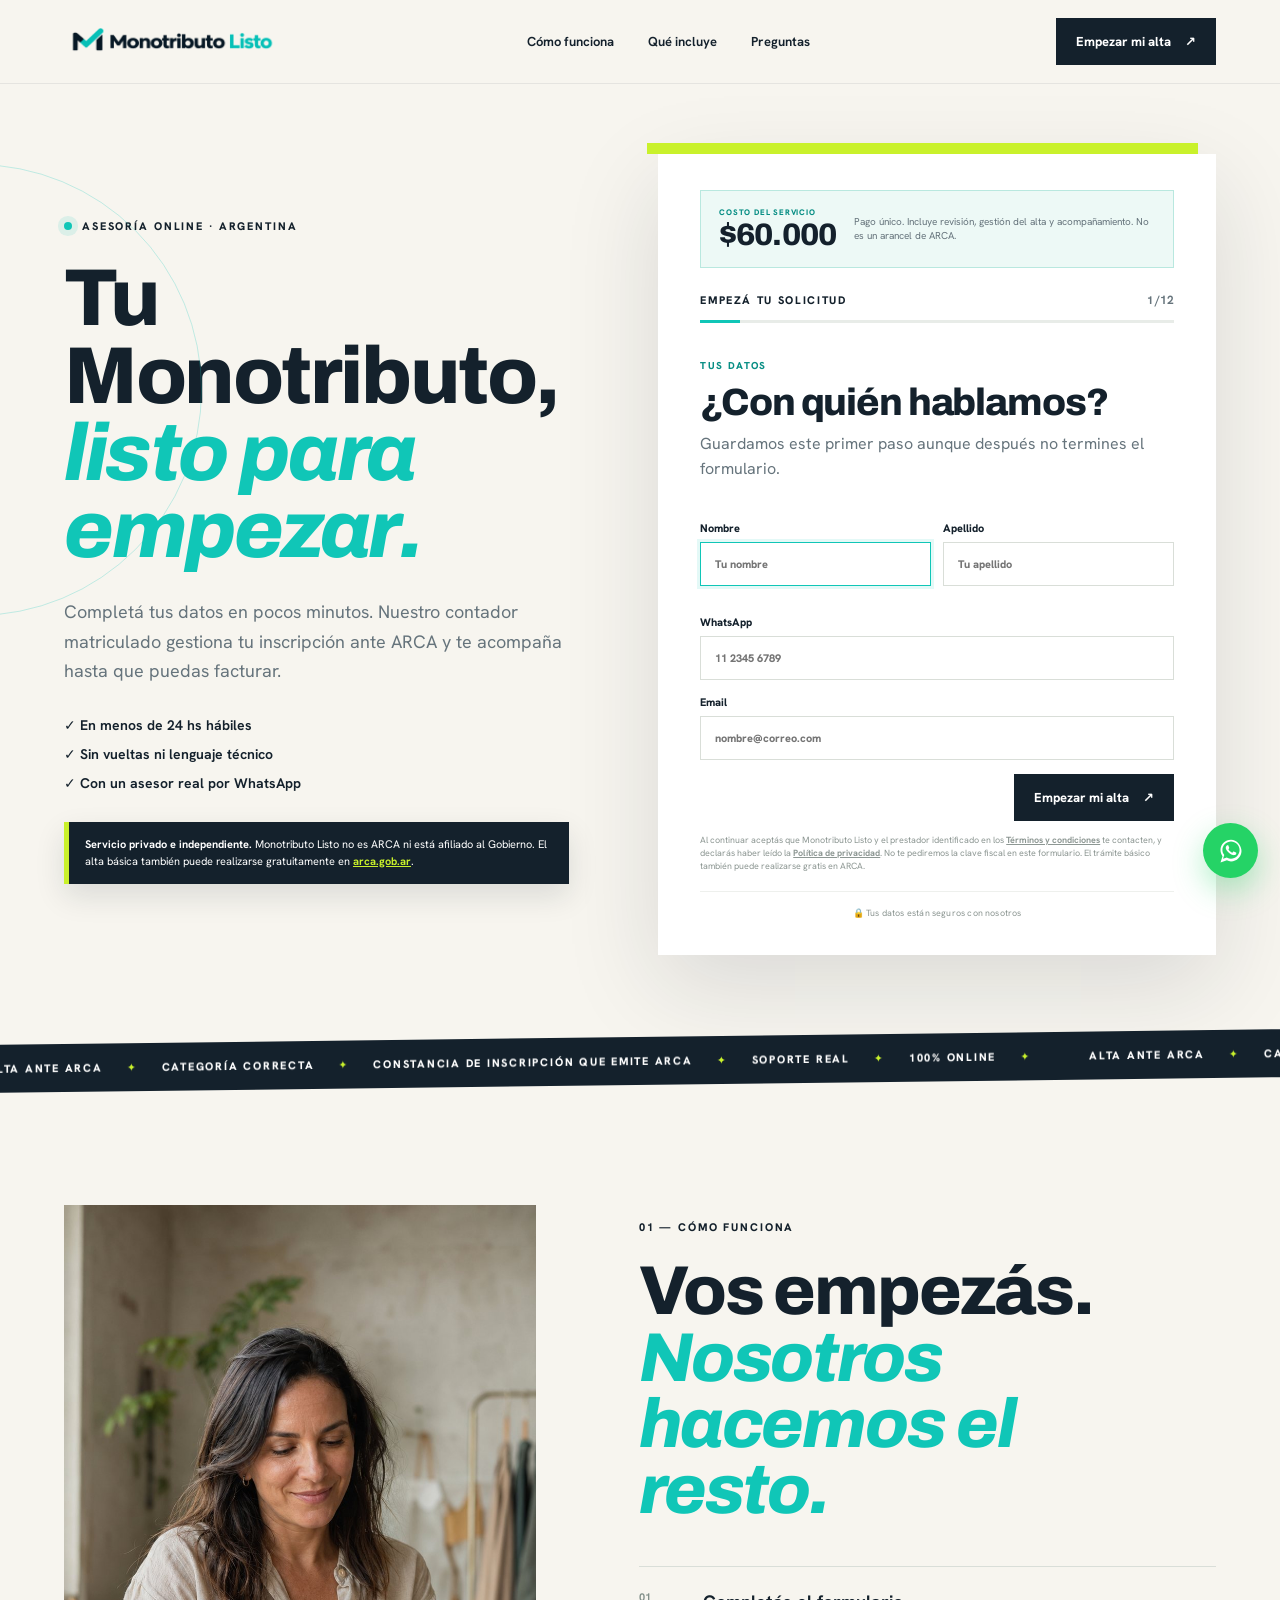
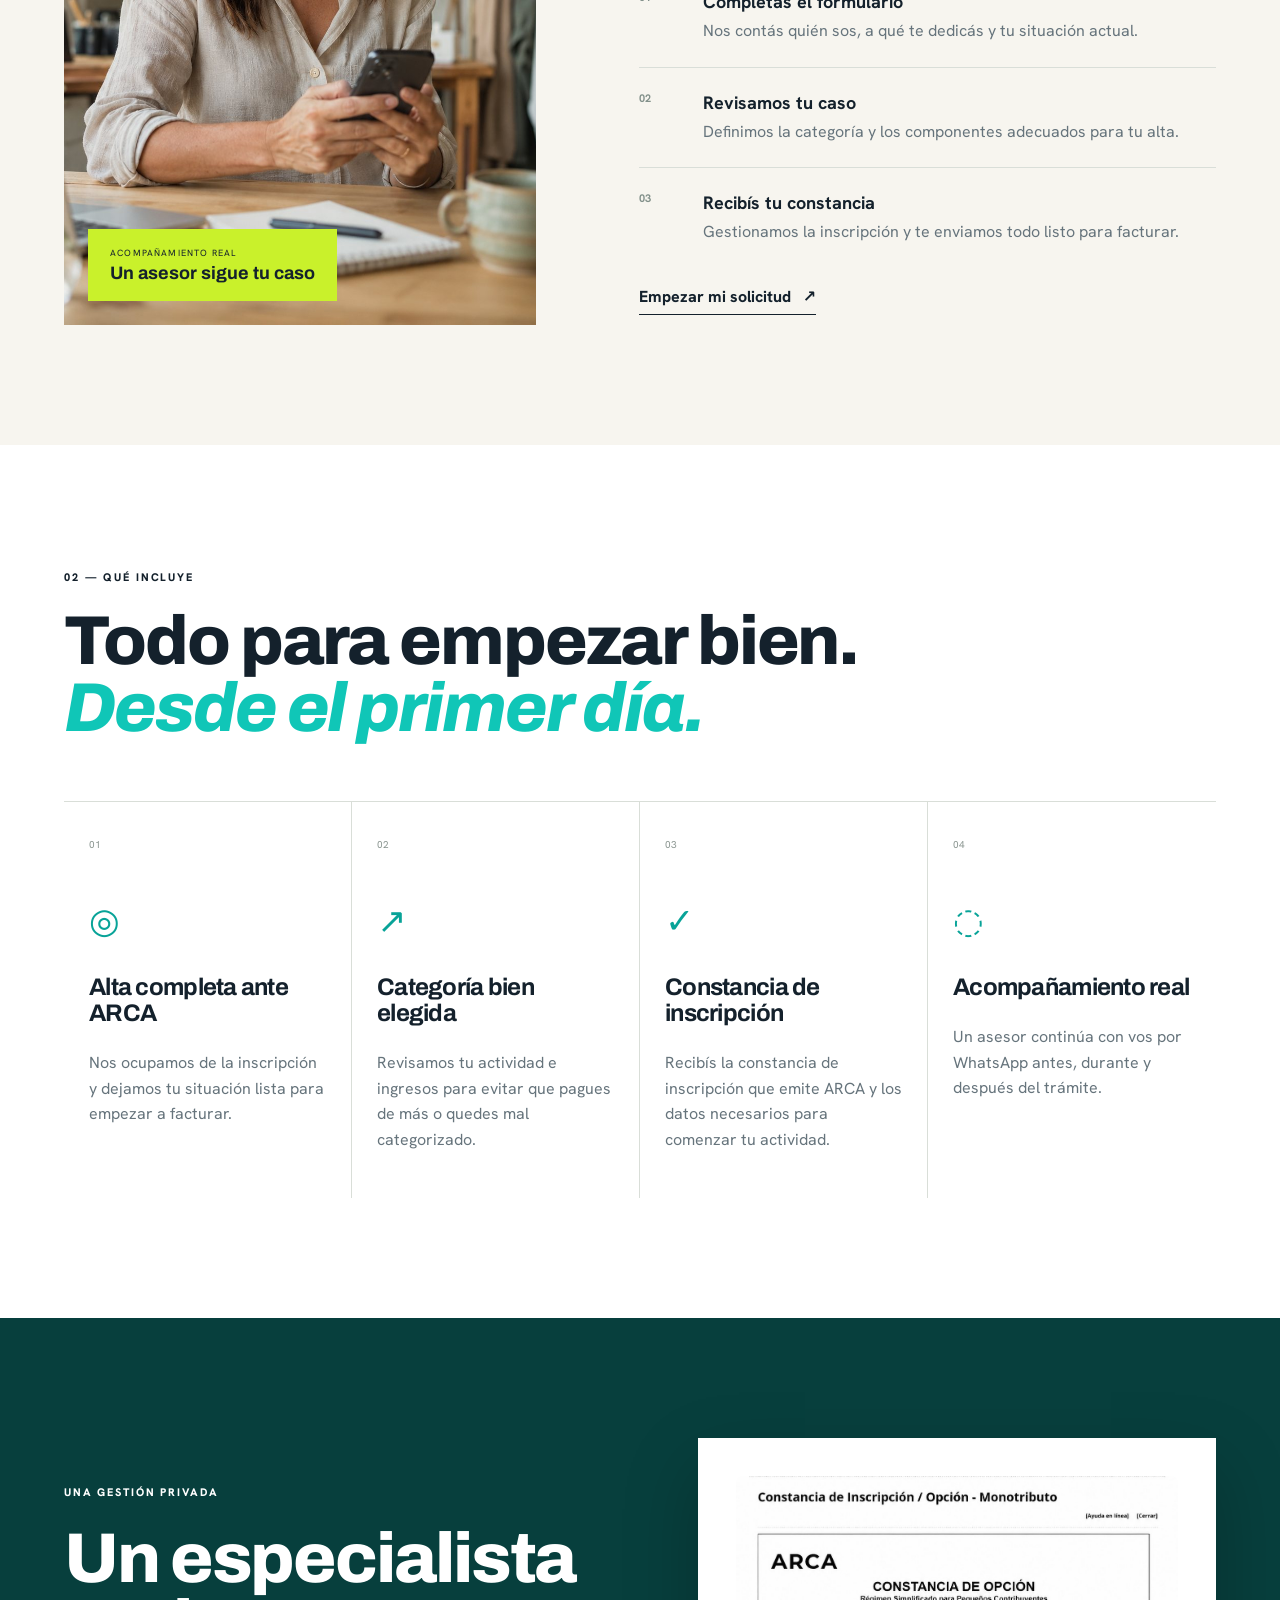
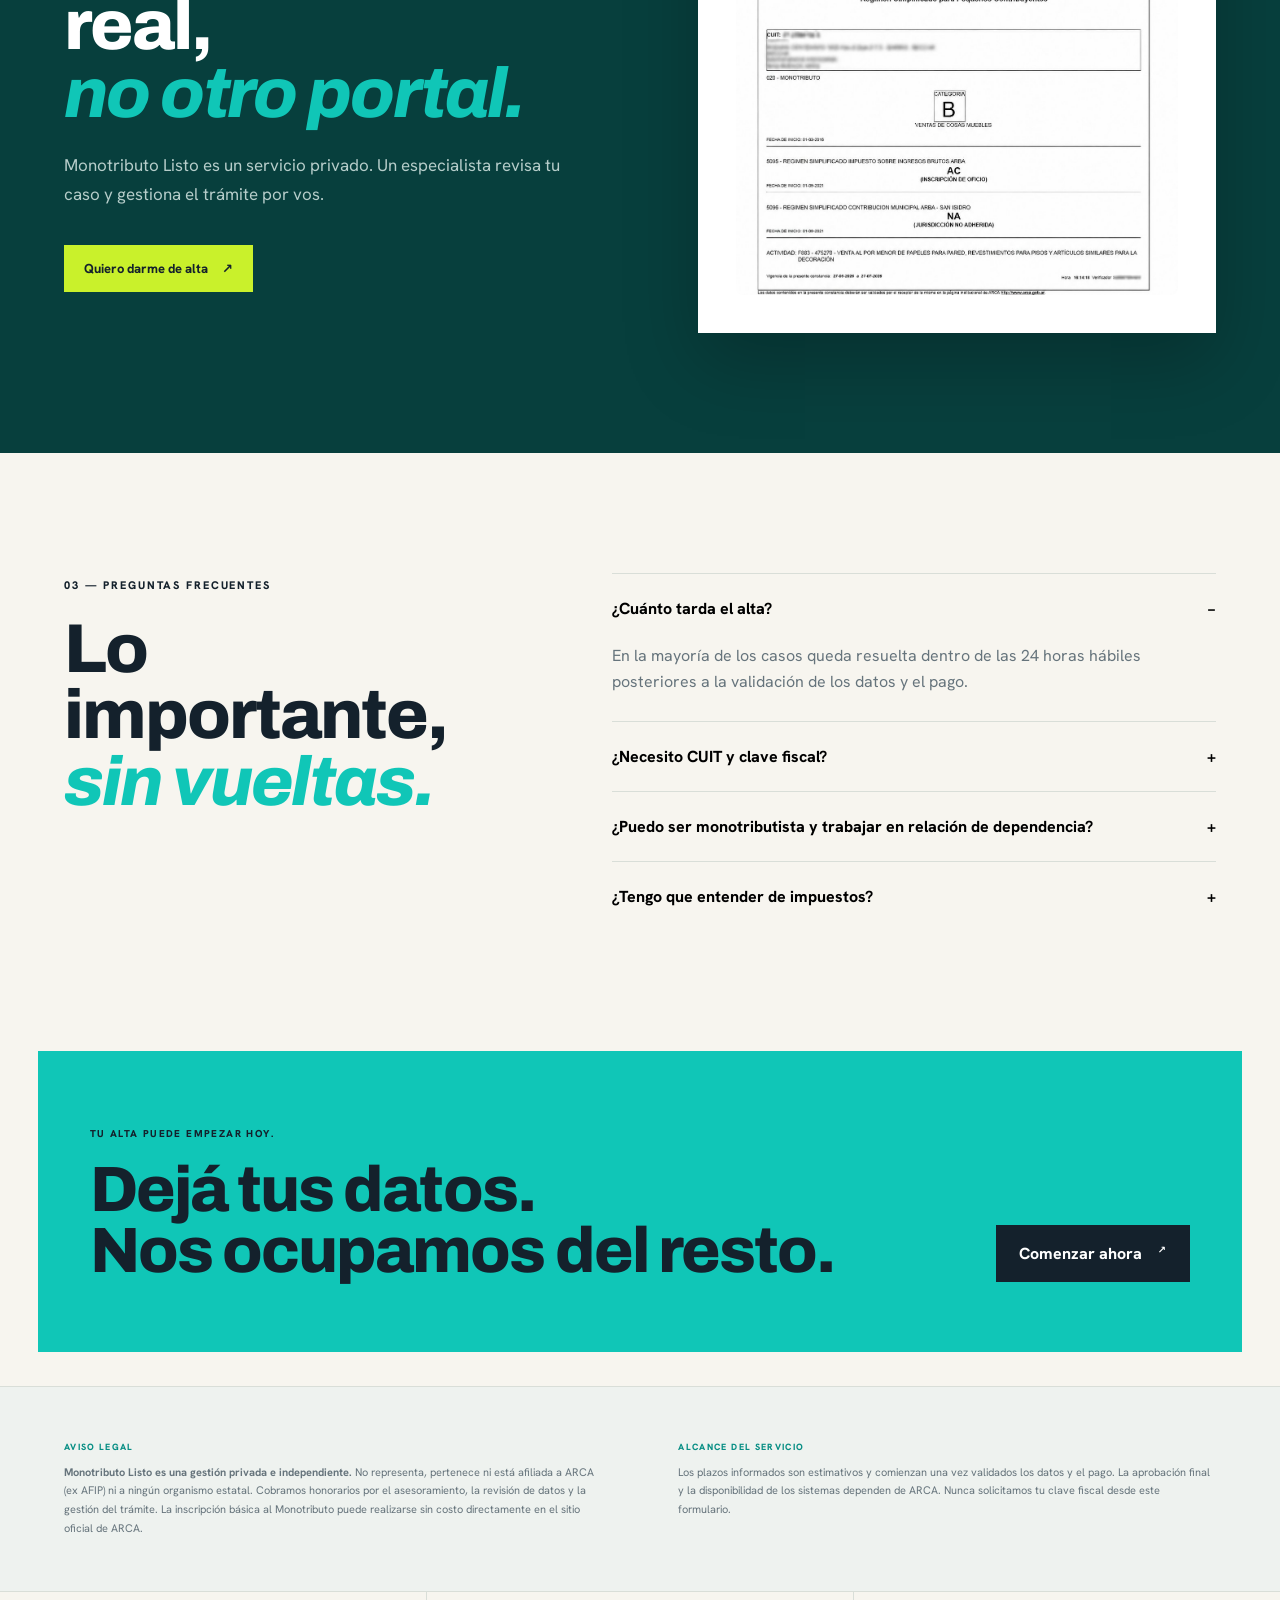
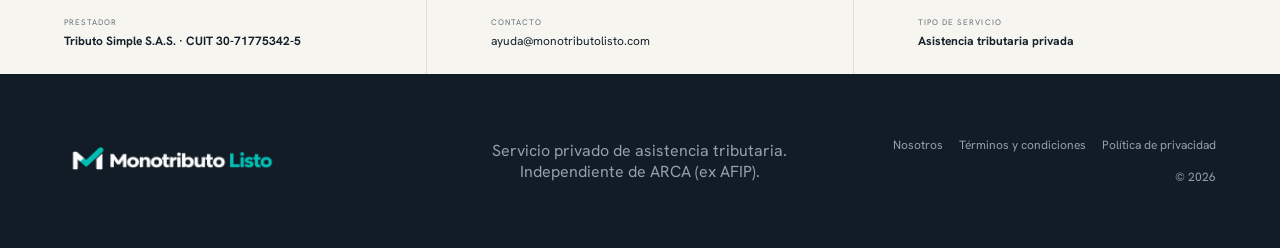
==== commit e723f9ca: "Compliance Google Ads: sacar 'alta' pegado a 'ARCA' del title/meta/schema Rechazo real de Google Ads" ====
--- a/index.html
+++ b/index.html
@@ -3,16 +3,16 @@
 <head>
   <meta charset="utf-8">
   <meta name="viewport" content="width=device-width,initial-scale=1">
-  <title>Monotributo Listo | Alta de Monotributo online</title>
-  <meta name="description" content="Gestioná tu alta de Monotributo online con un contador matriculado. Servicio privado e independiente de ARCA.">
+  <title>Monotributo Listo | Asesoría en Monotributo</title>
+  <meta name="description" content="Asesoría profesional para categorizarte correctamente en el Monotributo. Contador matriculado, servicio privado e independiente.">
   <meta property="og:type" content="website">
-  <meta property="og:title" content="Monotributo Listo | Alta de Monotributo online">
-  <meta property="og:description" content="Tu alta de Monotributo gestionada por un contador matriculado, con acompañamiento hasta que puedas facturar.">
+  <meta property="og:title" content="Monotributo Listo | Asesoría en Monotributo">
+  <meta property="og:description" content="Un contador matriculado te asesora para elegir la categoría correcta y te acompaña hasta que puedas facturar.">
   <meta property="og:site_name" content="Monotributo Listo">
   <meta name="twitter:card" content="summary_large_image">
-  <meta name="twitter:title" content="Monotributo Listo | Alta de Monotributo online">
-  <meta name="twitter:description" content="Servicio privado de gestión del alta de Monotributo en Argentina.">
-  <script type="application/ld+json">{"@context":"https://schema.org","@type":"ProfessionalService","name":"Monotributo Listo","description":"Servicio privado de gestión del alta de Monotributo online en Argentina.","email":"ayuda@monotributolisto.com","areaServed":"AR"}</script>
+  <meta name="twitter:title" content="Monotributo Listo | Asesoría en Monotributo">
+  <meta name="twitter:description" content="Servicio privado de asesoría contable para monotributistas en Argentina.">
+  <script type="application/ld+json">{"@context":"https://schema.org","@type":"ProfessionalService","name":"Monotributo Listo","description":"Servicio privado de asesoría contable para monotributistas en Argentina.","email":"ayuda@monotributolisto.com","areaServed":"AR"}</script>
   <link rel="preconnect" href="https://fonts.googleapis.com"><link rel="preconnect" href="https://fonts.gstatic.com" crossorigin><link href="https://fonts.googleapis.com/css2?family=Hanken+Grotesk:ital,wght@0,300..800;1,300..800&family=Archivo:ital,wght@0,400..900;1,400..900&display=swap" rel="stylesheet">
   <link rel="stylesheet" href="styles.css?v=5">
   <link rel="canonical" href="https://monotributolisto.com/">
@@ -58,7 +58,7 @@
 <main>
   <header class="nav"><a class="brand" href="#inicio"><img src="images/logo.png" alt="Monotributo Listo" class="brand-logo"></a><nav><a href="#como">Cómo funciona</a><a href="#incluye">Qué incluye</a><a href="#preguntas">Preguntas</a></nav><a class="nav-cta" href="#formulario">Empezar mi alta <span>↗</span></a></header>
   <section class="hero" id="inicio">
-    <div class="hero-copy reveal visible"><div class="eyebrow"><b></b> Alta online · Argentina</div><h1>Tu Monotributo,<br><em>listo para empezar.</em></h1><p>Completá tus datos en pocos minutos. Nuestro contador matriculado gestiona tu inscripción ante ARCA y te acompaña hasta que puedas facturar.</p><div class="hero-points"><span>✓ En menos de 24 hs hábiles</span><span>✓ Sin vueltas ni lenguaje técnico</span><span>✓ Con un asesor real por WhatsApp</span></div><div class="hero-disclaimer"><strong>Servicio privado e independiente.</strong> Monotributo Listo no es ARCA ni está afiliado al Gobierno. El alta básica también puede realizarse gratuitamente en <a href="https://www.arca.gob.ar" target="_blank" rel="noopener nofollow">arca.gob.ar</a>.</div></div>
+    <div class="hero-copy reveal visible"><div class="eyebrow"><b></b> Asesoría online · Argentina</div><h1>Tu Monotributo,<br><em>listo para empezar.</em></h1><p>Completá tus datos en pocos minutos. Nuestro contador matriculado gestiona tu inscripción ante ARCA y te acompaña hasta que puedas facturar.</p><div class="hero-points"><span>✓ En menos de 24 hs hábiles</span><span>✓ Sin vueltas ni lenguaje técnico</span><span>✓ Con un asesor real por WhatsApp</span></div><div class="hero-disclaimer"><strong>Servicio privado e independiente.</strong> Monotributo Listo no es ARCA ni está afiliado al Gobierno. El alta básica también puede realizarse gratuitamente en <a href="https://www.arca.gob.ar" target="_blank" rel="noopener nofollow">arca.gob.ar</a>.</div></div>
     <div class="hero-form reveal visible" id="formulario"><div class="price-card"><div><small>Costo del servicio</small><strong>$60.000</strong></div><p>Pago único. Incluye revisión, gestión del alta y acompañamiento. No es un arancel de ARCA.</p></div><div class="form-top"><span id="form-label">Empezá tu solicitud</span><b><span id="step-now">1</span>/12</b></div><div class="progress"><i id="progress" style="width:8.333%"></i></div><div id="funnel"></div><div class="form-pie">🔒 Tus datos están seguros con nosotros</div></div>
   </section>
   <div class="ticker" aria-label="Beneficios del servicio"><div class="ticker-track"><div class="ticker-group"><span>ALTA ANTE ARCA <b>✦</b> CATEGORÍA CORRECTA <b>✦</b> CONSTANCIA DE INSCRIPCIÓN QUE EMITE ARCA <b>✦</b> SOPORTE REAL <b>✦</b> 100% ONLINE <b>✦</b></span><span>ALTA ANTE ARCA <b>✦</b> CATEGORÍA CORRECTA <b>✦</b> CONSTANCIA DE INSCRIPCIÓN QUE EMITE ARCA <b>✦</b> SOPORTE REAL <b>✦</b> 100% ONLINE <b>✦</b></span></div><div class="ticker-group" aria-hidden="true"><span>ALTA ANTE ARCA <b>✦</b> CATEGORÍA CORRECTA <b>✦</b> CONSTANCIA DE INSCRIPCIÓN QUE EMITE ARCA <b>✦</b> SOPORTE REAL <b>✦</b> 100% ONLINE <b>✦</b></span><span>ALTA ANTE ARCA <b>✦</b> CATEGORÍA CORRECTA <b>✦</b> CONSTANCIA DE INSCRIPCIÓN QUE EMITE ARCA <b>✦</b> SOPORTE REAL <b>✦</b> 100% ONLINE <b>✦</b></span></div></div></div>
